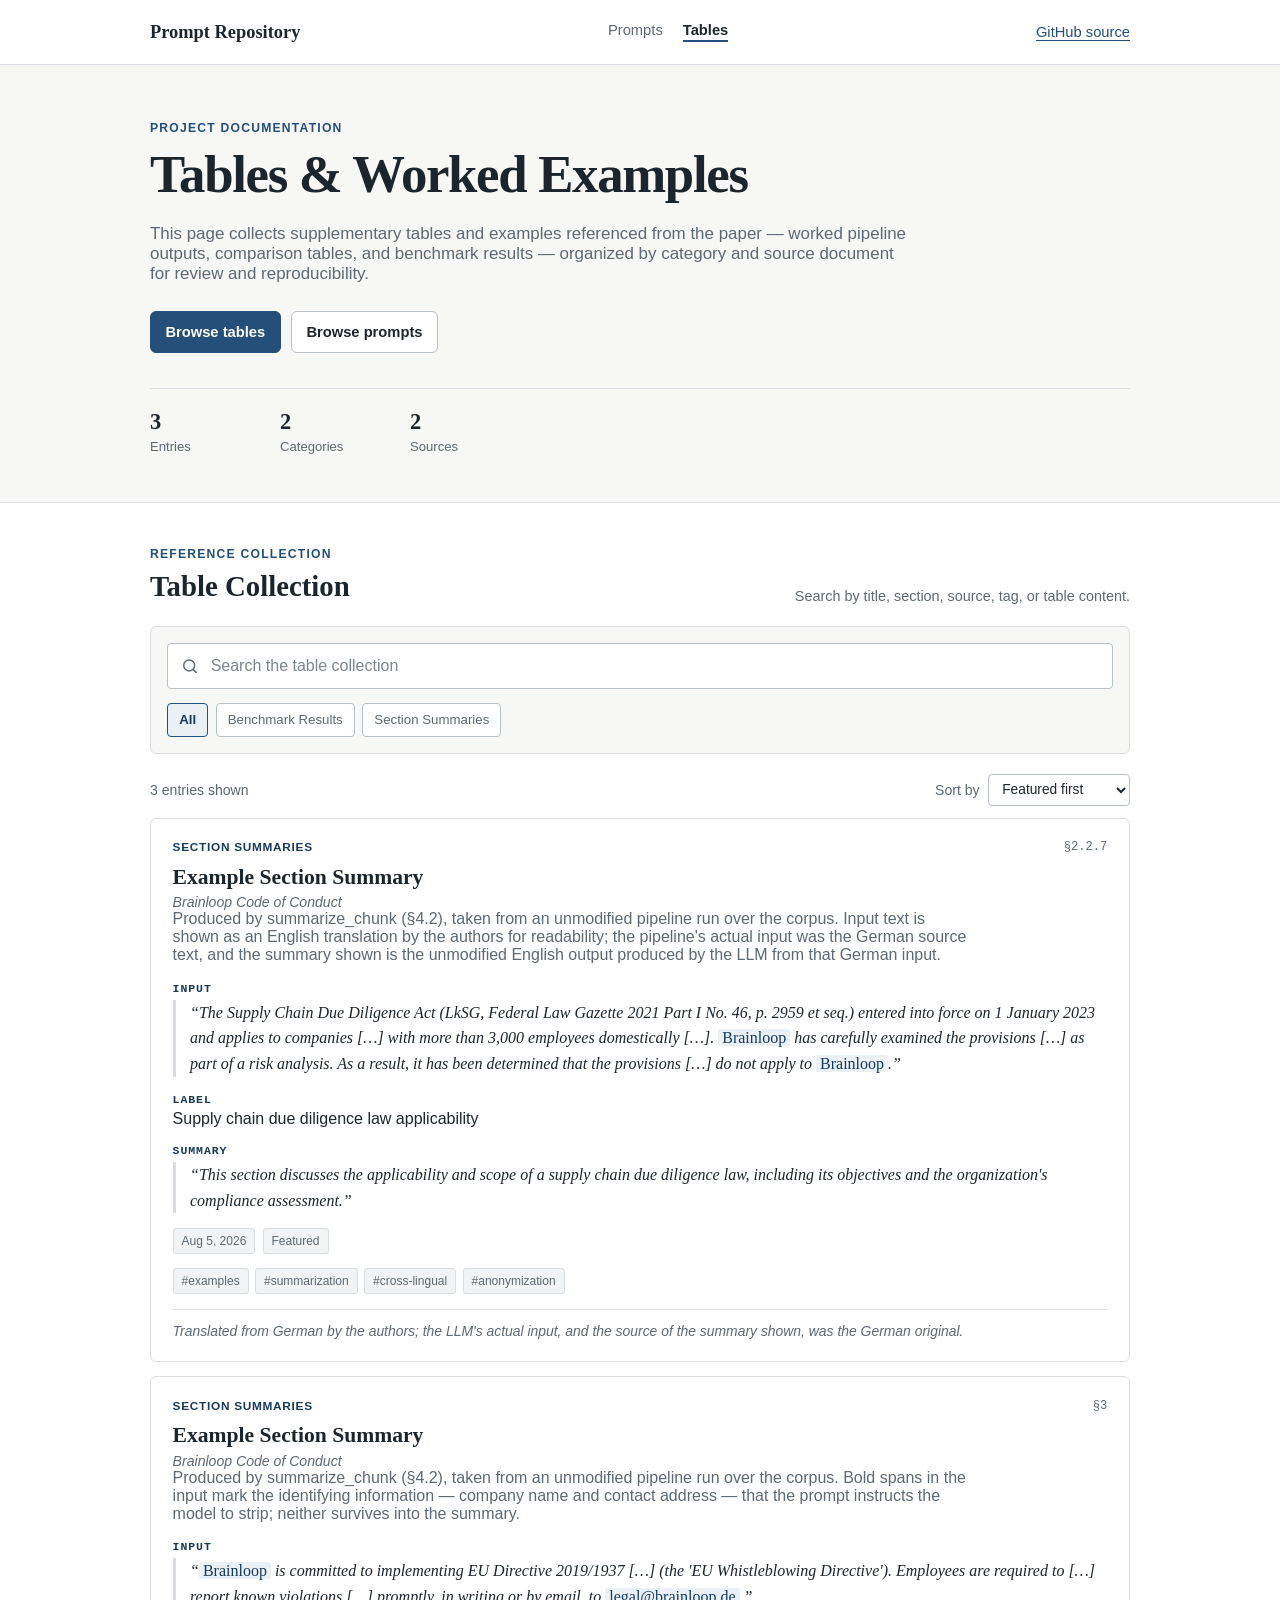
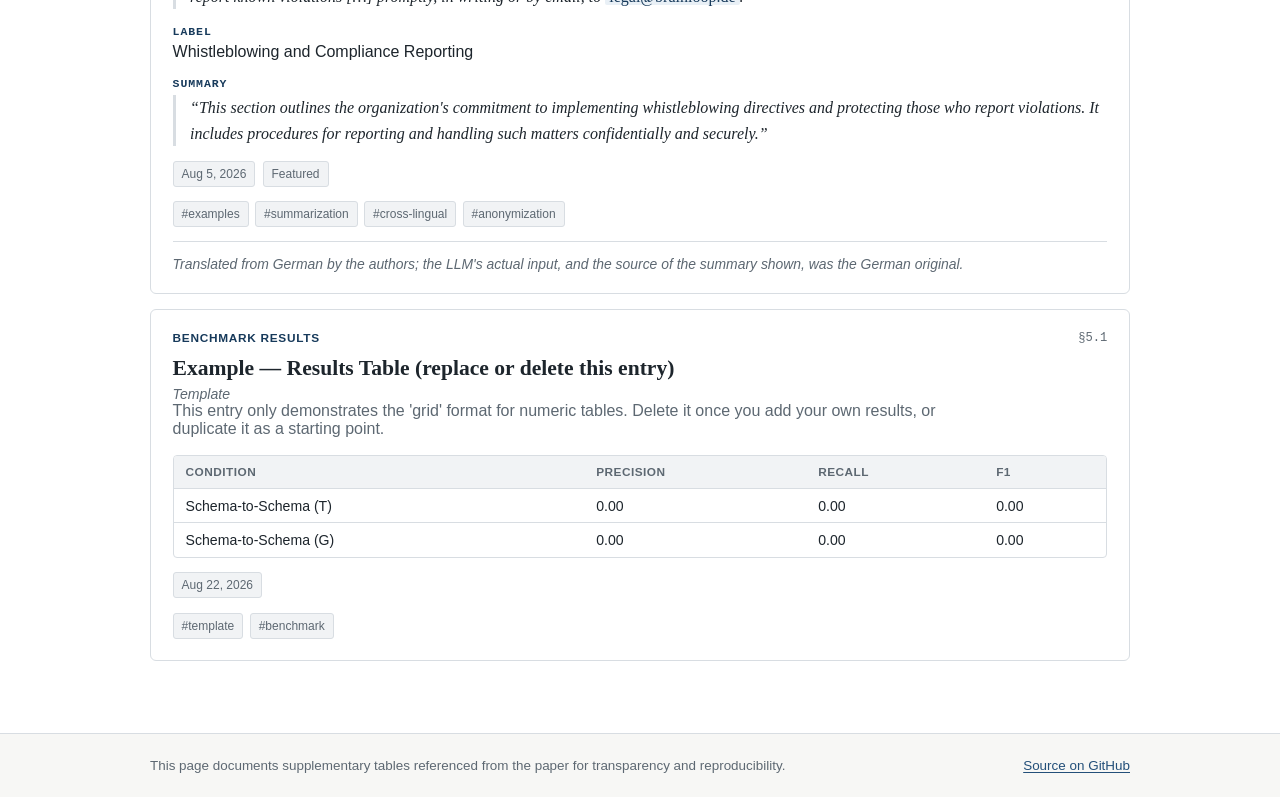
==== tables.html @ 8ac6d01a "Add files via upload" ====
<!doctype html>
<html lang="en">
<head>
  <meta charset="utf-8" />
  <meta name="viewport" content="width=device-width, initial-scale=1" />
  <meta
    name="description"
    content="Supplementary tables and worked examples for the Schema Induction project."
  />
  <title>Tables &amp; Examples &mdash; Schema Induction Prompt Repository</title>
  <link rel="stylesheet" href="styles.css" />
</head>
<body>
  <a class="skip-link" href="#tables">Skip to table collection</a>

  <header class="site-header">
    <div class="shell header-inner">
      <a class="site-title" href="./" aria-label="Prompt Repository home">
        Prompt Repository
      </a>
      <nav class="site-nav" aria-label="Site sections">
        <a href="index.html">Prompts</a>
        <a href="tables.html" aria-current="page">Tables</a>
      </nav>
      <a
        class="header-link"
        href="https://github.com/canerco/prompts-showcase"
        target="_blank"
        rel="noreferrer"
      >
        GitHub source
      </a>
    </div>
  </header>

  <main>
    <section class="intro shell" aria-labelledby="page-title">
      <p class="section-label">Project documentation</p>
      <h1 id="page-title">Tables &amp; Worked Examples</h1>
      <p class="intro-text">
        This page collects supplementary tables and examples referenced from the paper &mdash;
        worked pipeline outputs, comparison tables, and benchmark results &mdash; organized by
        category and source document for review and reproducibility.
      </p>

      <div class="intro-links">
        <a class="button primary" href="#tables">Browse tables</a>
        <a class="button secondary" href="index.html">Browse prompts</a>
      </div>

      <dl class="stats" aria-label="Table repository statistics">
        <div>
          <dt id="entry-count">0</dt>
          <dd>Entries</dd>
        </div>
        <div>
          <dt id="category-count">0</dt>
          <dd>Categories</dd>
        </div>
        <div>
          <dt id="source-count">0</dt>
          <dd>Sources</dd>
        </div>
      </dl>
    </section>

    <section class="repository-section" id="tables" aria-labelledby="collection-title">
      <div class="shell">
        <div class="section-heading">
          <div>
            <p class="section-label">Reference collection</p>
            <h2 id="collection-title">Table Collection</h2>
          </div>
          <p class="section-note">
            Search by title, section, source, tag, or table content.
          </p>
        </div>

        <section class="controls" aria-label="Table filters">
          <label class="search-field">
            <span class="sr-only">Search tables</span>
            <svg aria-hidden="true" viewBox="0 0 24 24" width="18" height="18">
              <path
                d="m21 21-4.35-4.35m2.1-5.4a7.5 7.5 0 1 1-15 0 7.5 7.5 0 0 1 15 0Z"
                fill="none"
                stroke="currentColor"
                stroke-width="2"
                stroke-linecap="round"
              />
            </svg>
            <input
              id="search"
              type="search"
              placeholder="Search the table collection"
              autocomplete="off"
            />
          </label>

          <div id="filters" class="filters" aria-label="Filter by category"></div>
        </section>

        <div class="results-heading">
          <p id="result-summary" aria-live="polite"></p>
          <label class="sort-field">
            <span>Sort by</span>
            <select id="sort" aria-label="Sort tables">
              <option value="featured">Featured first</option>
              <option value="title">Title A&ndash;Z</option>
              <option value="newest">Newest first</option>
            </select>
          </label>
        </div>

        <section
          id="table-grid"
          class="prompt-grid"
          aria-label="Table collection"
        ></section>

        <section id="empty-state" class="empty-state" hidden>
          <h2>No matching entries</h2>
          <p>Try another search term or choose a different category.</p>
          <button id="clear-filters" class="button secondary" type="button">
            Clear filters
          </button>
        </section>
      </div>
    </section>
  </main>

  <footer class="site-footer">
    <div class="shell footer-inner">
      <p>
        This page documents supplementary tables referenced from the paper for
        transparency and reproducibility.
      </p>
      <a
        href="https://github.com/canerco/prompts-showcase"
        target="_blank"
        rel="noreferrer"
      >
        Source on GitHub
      </a>
    </div>
  </footer>

  <template id="table-template">
    <article class="prompt-card table-card">
      <div class="card-topline">
        <span class="category-badge"></span>
        <span class="version section-ref-badge"></span>
      </div>

      <h2 class="prompt-title table-title"></h2>
      <p class="prompt-description table-byline"></p>
      <p class="prompt-description table-note"></p>

      <div class="table-body"></div>

      <div class="metadata" aria-label="Table metadata"></div>
      <div class="tags" aria-label="Table tags"></div>
      <p class="lesson table-footnote"></p>
    </article>
  </template>

  <script src="tables.js" defer></script>
</body>
</html>
---- styles.css ----
:root {
  color-scheme: light;
  --background: #f7f7f5;
  --surface: #ffffff;
  --surface-muted: #f1f3f5;
  --text: #1d252c;
  --muted: #5d6872;
  --border: #d8dde2;
  --border-dark: #b7c0c8;
  --accent: #234f79;
  --accent-dark: #173a5b;
  --accent-light: #e9f0f6;
  --code-background: #f4f5f6;
  --radius: 6px;
  --shell: 980px;
  font-family: Arial, Helvetica, sans-serif;
}

* {
  box-sizing: border-box;
}

html {
  scroll-behavior: smooth;
}

body {
  margin: 0;
  background: var(--background);
  color: var(--text);
  font-size: 16px;
  line-height: 1.65;
}

body,
button,
input,
select {
  font: inherit;
}

button,
select {
  cursor: pointer;
}

a {
  color: var(--accent);
  text-underline-offset: 0.18em;
}

a:hover {
  color: var(--accent-dark);
}

.shell {
  width: min(var(--shell), calc(100% - 2rem));
  margin-inline: auto;
}

.sr-only {
  position: absolute;
  width: 1px;
  height: 1px;
  padding: 0;
  margin: -1px;
  overflow: hidden;
  clip: rect(0, 0, 0, 0);
  white-space: nowrap;
  border: 0;
}

.skip-link {
  position: absolute;
  top: -5rem;
  left: 1rem;
  z-index: 100;
  padding: 0.6rem 0.8rem;
  background: var(--text);
  color: #ffffff;
}

.skip-link:focus {
  top: 1rem;
}

.site-header {
  background: var(--surface);
  border-bottom: 1px solid var(--border);
}

.header-inner {
  min-height: 64px;
  display: flex;
  flex-wrap: wrap;
  align-items: center;
  justify-content: space-between;
  gap: 0.5rem 1rem;
  padding-block: 0.5rem;
}

.site-title {
  color: var(--text);
  font-family: Georgia, "Times New Roman", serif;
  font-size: 1.15rem;
  font-weight: 700;
  text-decoration: none;
}

.header-link {
  font-size: 0.92rem;
}

.site-nav {
  display: flex;
  align-items: center;
  gap: 1.25rem;
  font-size: 0.92rem;
}

.site-nav a {
  color: var(--muted);
  text-decoration: none;
  padding-bottom: 0.15rem;
  border-bottom: 2px solid transparent;
}

.site-nav a:hover {
  color: var(--accent-dark);
}

.site-nav a[aria-current="page"] {
  color: var(--text);
  font-weight: 700;
  border-bottom-color: var(--accent);
}

.intro {
  padding-block: 3.5rem 3rem;
}

.section-label {
  margin: 0 0 0.55rem;
  color: var(--accent);
  font-size: 0.76rem;
  font-weight: 700;
  letter-spacing: 0.1em;
  text-transform: uppercase;
}

h1,
h2,
h3 {
  font-family: Georgia, "Times New Roman", serif;
  color: var(--text);
}

h1 {
  max-width: 780px;
  margin: 0;
  font-size: clamp(2rem, 5vw, 3.3rem);
  line-height: 1.14;
  font-weight: 700;
  letter-spacing: -0.025em;
}

.intro-text {
  max-width: 760px;
  margin: 1.25rem 0 0;
  color: var(--muted);
  font-size: 1.06rem;
}

.intro-links {
  display: flex;
  flex-wrap: wrap;
  gap: 0.65rem;
  margin-top: 1.7rem;
}

.button {
  min-height: 42px;
  display: inline-flex;
  align-items: center;
  justify-content: center;
  padding: 0.55rem 0.9rem;
  border: 1px solid var(--border-dark);
  border-radius: var(--radius);
  background: var(--surface);
  color: var(--text);
  font-size: 0.92rem;
  font-weight: 600;
  text-decoration: none;
}

.button.primary {
  border-color: var(--accent);
  background: var(--accent);
  color: #ffffff;
}

.button.primary:hover {
  border-color: var(--accent-dark);
  background: var(--accent-dark);
  color: #ffffff;
}

.button.secondary:hover {
  border-color: var(--accent);
  color: var(--accent-dark);
}

.stats {
  display: flex;
  flex-wrap: wrap;
  gap: 2.5rem;
  margin: 2.2rem 0 0;
  padding-top: 1.25rem;
  border-top: 1px solid var(--border);
}

.stats div {
  min-width: 90px;
}

.stats dt {
  font-family: Georgia, "Times New Roman", serif;
  font-size: 1.4rem;
  font-weight: 700;
  line-height: 1.2;
}

.stats dd {
  margin: 0.15rem 0 0;
  color: var(--muted);
  font-size: 0.82rem;
}

.repository-section {
  padding-block: 2.75rem 4.5rem;
  background: var(--surface);
  border-top: 1px solid var(--border);
}

.section-heading {
  display: flex;
  align-items: end;
  justify-content: space-between;
  gap: 2rem;
  margin-bottom: 1.4rem;
}

.section-heading h2 {
  margin: 0;
  font-size: 1.8rem;
  line-height: 1.2;
}

.section-note {
  max-width: 360px;
  margin: 0;
  color: var(--muted);
  font-size: 0.9rem;
  text-align: right;
}

.controls {
  display: grid;
  gap: 0.85rem;
  padding: 1rem;
  border: 1px solid var(--border);
  border-radius: var(--radius);
  background: var(--background);
}

.search-field {
  min-height: 46px;
  display: flex;
  align-items: center;
  gap: 0.65rem;
  padding-inline: 0.8rem;
  border: 1px solid var(--border-dark);
  border-radius: 4px;
  background: var(--surface);
  color: var(--muted);
}

.search-field:focus-within {
  border-color: var(--accent);
  outline: 2px solid var(--accent-light);
}

.search-field input {
  width: 100%;
  border: 0;
  outline: 0;
  background: transparent;
  color: var(--text);
}

.search-field input::placeholder {
  color: #7b858e;
}

.filters {
  display: flex;
  flex-wrap: wrap;
  gap: 0.45rem;
}

.filter-button {
  min-height: 34px;
  padding: 0.35rem 0.7rem;
  border: 1px solid var(--border-dark);
  border-radius: 4px;
  background: var(--surface);
  color: var(--muted);
  font-size: 0.83rem;
}

.filter-button:hover {
  border-color: var(--accent);
  color: var(--accent-dark);
}

.filter-button[aria-pressed="true"] {
  border-color: var(--accent);
  background: var(--accent-light);
  color: var(--accent-dark);
  font-weight: 700;
}

.results-heading {
  display: flex;
  align-items: center;
  justify-content: space-between;
  gap: 1rem;
  margin: 1.25rem 0 0.75rem;
  color: var(--muted);
  font-size: 0.88rem;
}

.results-heading p {
  margin: 0;
}

.sort-field {
  display: flex;
  align-items: center;
  gap: 0.55rem;
}

.sort-field select {
  padding: 0.4rem 1.8rem 0.4rem 0.55rem;
  border: 1px solid var(--border-dark);
  border-radius: 4px;
  background: var(--surface);
  color: var(--text);
  font-size: 0.86rem;
}

.prompt-grid {
  display: grid;
  grid-template-columns: 1fr;
  gap: 0.9rem;
}

.prompt-card {
  min-width: 0;
  padding: 1.35rem;
  border: 1px solid var(--border);
  border-radius: var(--radius);
  background: var(--surface);
}

.prompt-card:hover {
  border-color: var(--border-dark);
}

.card-topline {
  display: flex;
  align-items: center;
  justify-content: space-between;
  gap: 1rem;
}

.category-badge {
  color: var(--accent-dark);
  font-size: 0.74rem;
  font-weight: 700;
  letter-spacing: 0.06em;
  text-transform: uppercase;
}

.version {
  color: var(--muted);
  font-family: "Courier New", Courier, monospace;
  font-size: 0.76rem;
}

.prompt-title {
  margin: 0.55rem 0 0.35rem;
  font-size: 1.35rem;
  line-height: 1.3;
}

.prompt-description {
  max-width: 800px;
  margin: 0;
  color: var(--muted);
}

.metadata {
  display: flex;
  flex-wrap: wrap;
  gap: 0.45rem;
  margin-top: 0.9rem;
}

.meta-chip,
.tag {
  display: inline-flex;
  align-items: center;
  min-height: 26px;
  padding: 0.15rem 0.5rem;
  border: 1px solid var(--border);
  border-radius: 3px;
  background: var(--surface-muted);
  color: var(--muted);
  font-size: 0.75rem;
}

details {
  margin-top: 1rem;
  padding-top: 0.9rem;
  border-top: 1px solid var(--border);
}

summary {
  width: fit-content;
  color: var(--accent);
  font-size: 0.9rem;
  font-weight: 700;
}

summary:hover {
  color: var(--accent-dark);
}

.prompt-panel {
  position: relative;
  margin-top: 0.75rem;
}

pre {
  max-height: 34rem;
  overflow: auto;
  margin: 0;
  padding: 1rem;
  padding-top: 3rem;
  border: 1px solid var(--border);
  border-radius: 4px;
  background: var(--code-background);
  color: #20272d;
  white-space: pre-wrap;
  overflow-wrap: anywhere;
}

code {
  font-family: "Courier New", Courier, monospace;
  font-size: 0.84rem;
  line-height: 1.65;
}

.copy-button {
  position: absolute;
  top: 0.55rem;
  right: 0.55rem;
  min-height: 30px;
  padding: 0.25rem 0.55rem;
  border: 1px solid var(--border-dark);
  border-radius: 4px;
  background: var(--surface);
  color: var(--text);
  font-size: 0.75rem;
  font-weight: 600;
}

.copy-button:hover {
  border-color: var(--accent);
  color: var(--accent-dark);
}

.tags {
  display: flex;
  flex-wrap: wrap;
  gap: 0.4rem;
  margin-top: 0.9rem;
}

.lesson {
  margin: 0.9rem 0 0;
  padding-top: 0.85rem;
  border-top: 1px solid var(--border);
  color: var(--muted);
  font-size: 0.87rem;
}

.lesson strong {
  color: var(--text);
}

/* ---------- table cards ---------- */

.table-card .table-byline {
  margin-top: -0.15rem;
  font-style: italic;
  color: var(--muted);
  font-size: 0.88rem;
}

.table-card .table-note {
  color: var(--muted);
}

.table-body {
  margin-top: 1.1rem;
}

.field-list {
  display: grid;
  gap: 1rem;
}

.field-row {
  display: grid;
  gap: 0.3rem;
}

.field-label {
  font-family: "Courier New", Courier, monospace;
  font-size: 0.72rem;
  font-weight: 700;
  letter-spacing: 0.08em;
  text-transform: uppercase;
  color: var(--accent-dark);
}

.field-value {
  margin: 0;
  color: var(--text);
}

.field-value.quote {
  padding-left: 0.9rem;
  border-left: 3px solid var(--border);
  font-family: Georgia, "Times New Roman", serif;
  font-style: italic;
  line-height: 1.6;
}

.field-value mark {
  font-style: normal;
  background: var(--accent-light);
  color: var(--accent-dark);
  padding: 0 0.25em;
  border-radius: 2px;
}

.data-table-wrapper {
  overflow-x: auto;
  border: 1px solid var(--border);
  border-radius: 4px;
}

.data-table {
  width: 100%;
  border-collapse: collapse;
  font-size: 0.88rem;
}

.data-table th,
.data-table td {
  padding: 0.55rem 0.75rem;
  text-align: left;
  border-bottom: 1px solid var(--border);
  white-space: nowrap;
}

.data-table thead th {
  background: var(--surface-muted);
  color: var(--muted);
  font-size: 0.74rem;
  font-weight: 700;
  letter-spacing: 0.04em;
  text-transform: uppercase;
}

.data-table tbody tr:last-child td {
  border-bottom: none;
}

.table-card .table-footnote {
  font-style: italic;
}

.empty-state {
  margin-top: 1rem;
  padding: 3rem 1rem;
  border: 1px dashed var(--border-dark);
  border-radius: var(--radius);
  text-align: center;
}

.empty-state h2 {
  margin: 0 0 0.3rem;
  font-size: 1.35rem;
}

.empty-state p {
  margin: 0 0 1rem;
  color: var(--muted);
}

.site-footer {
  border-top: 1px solid var(--border);
  background: var(--background);
  color: var(--muted);
}

.footer-inner {
  display: flex;
  align-items: center;
  justify-content: space-between;
  gap: 1.5rem;
  padding-block: 1.5rem;
  font-size: 0.84rem;
}

.footer-inner p {
  margin: 0;
}

@media (max-width: 720px) {
  .intro {
    padding-block: 2.5rem 2.25rem;
  }

  .section-heading,
  .results-heading,
  .footer-inner {
    align-items: flex-start;
    flex-direction: column;
  }

  .section-note {
    text-align: left;
  }

  .sort-field {
    width: 100%;
    justify-content: space-between;
  }

  .sort-field select {
    min-width: 160px;
  }

  .prompt-card {
    padding: 1rem;
  }
}

@media (max-width: 440px) {
  .header-inner {
    min-height: 58px;
  }

  .header-link {
    font-size: 0.82rem;
  }

  .site-nav {
    gap: 0.85rem;
    font-size: 0.85rem;
  }

  h1 {
    font-size: 1.85rem;
  }

  .stats {
    gap: 1.5rem;
  }

  .stats div {
    min-width: 70px;
  }

  .intro-links .button {
    width: 100%;
  }
}
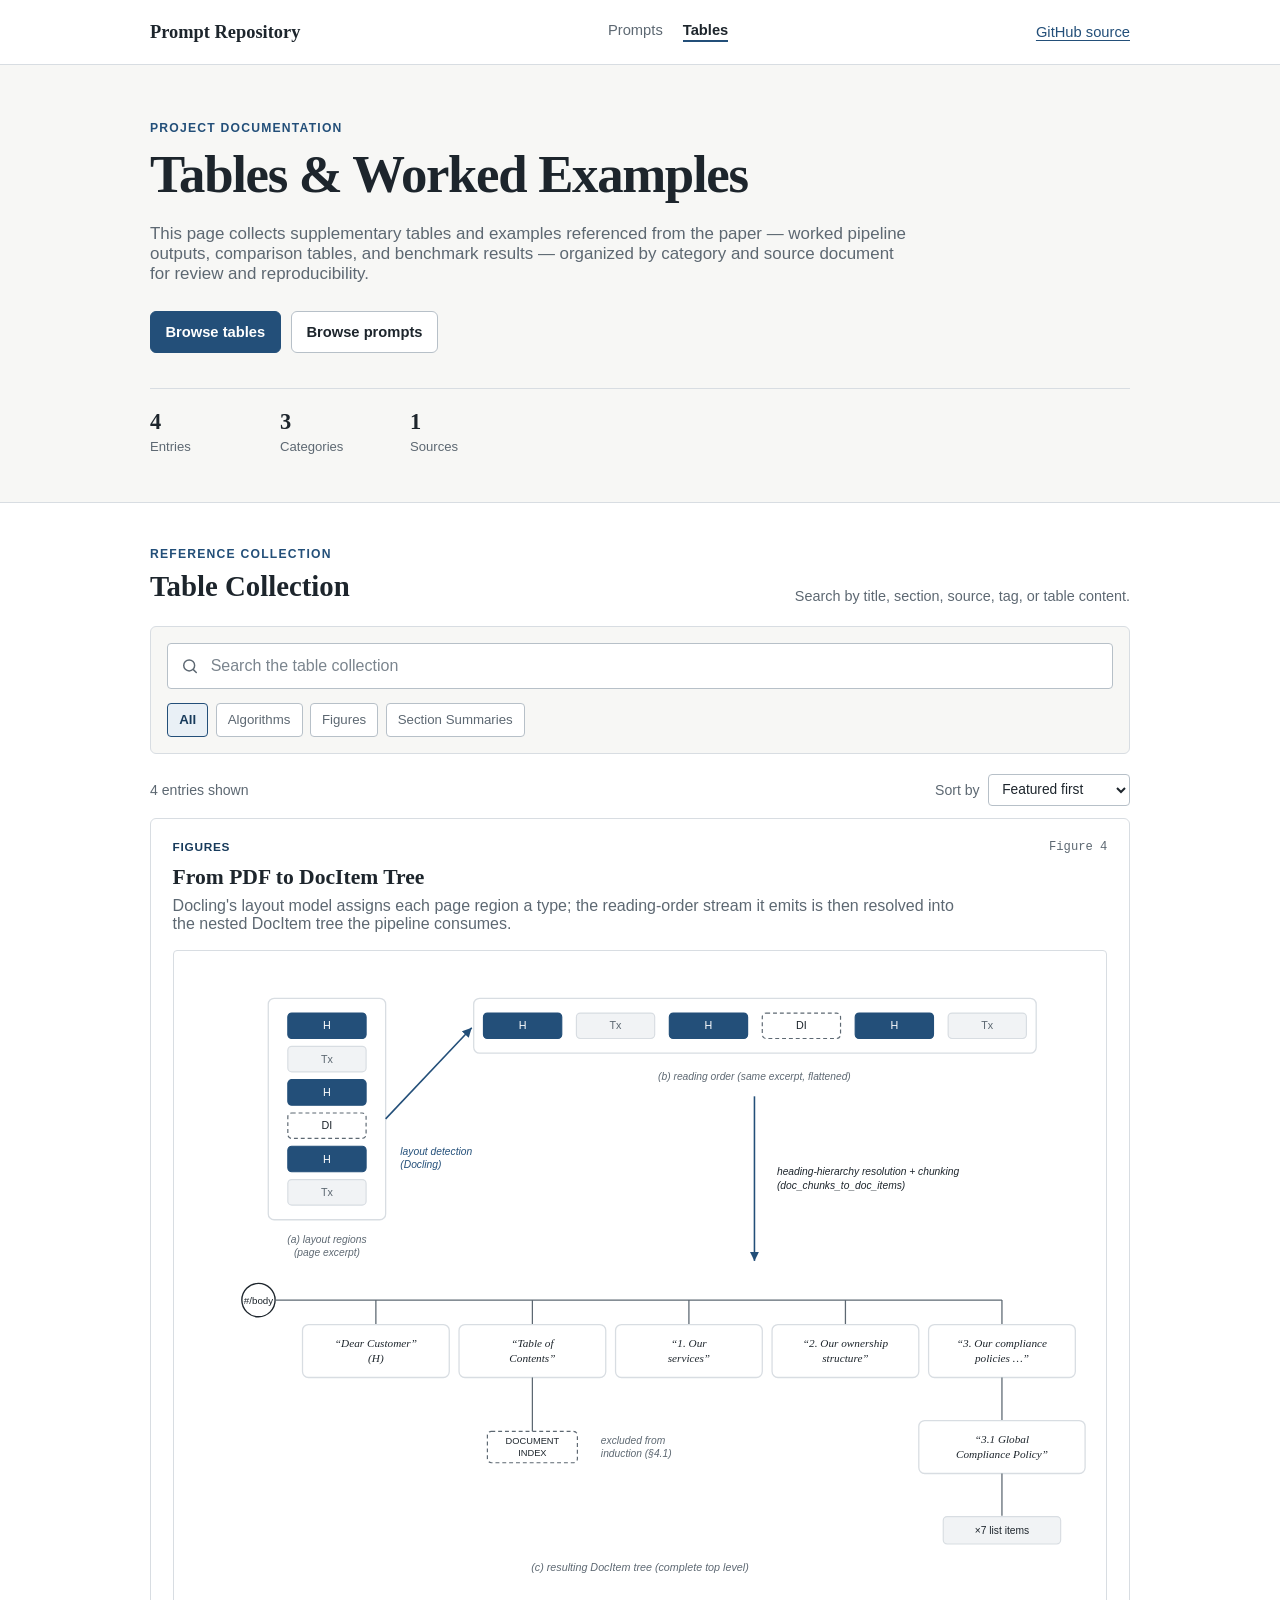
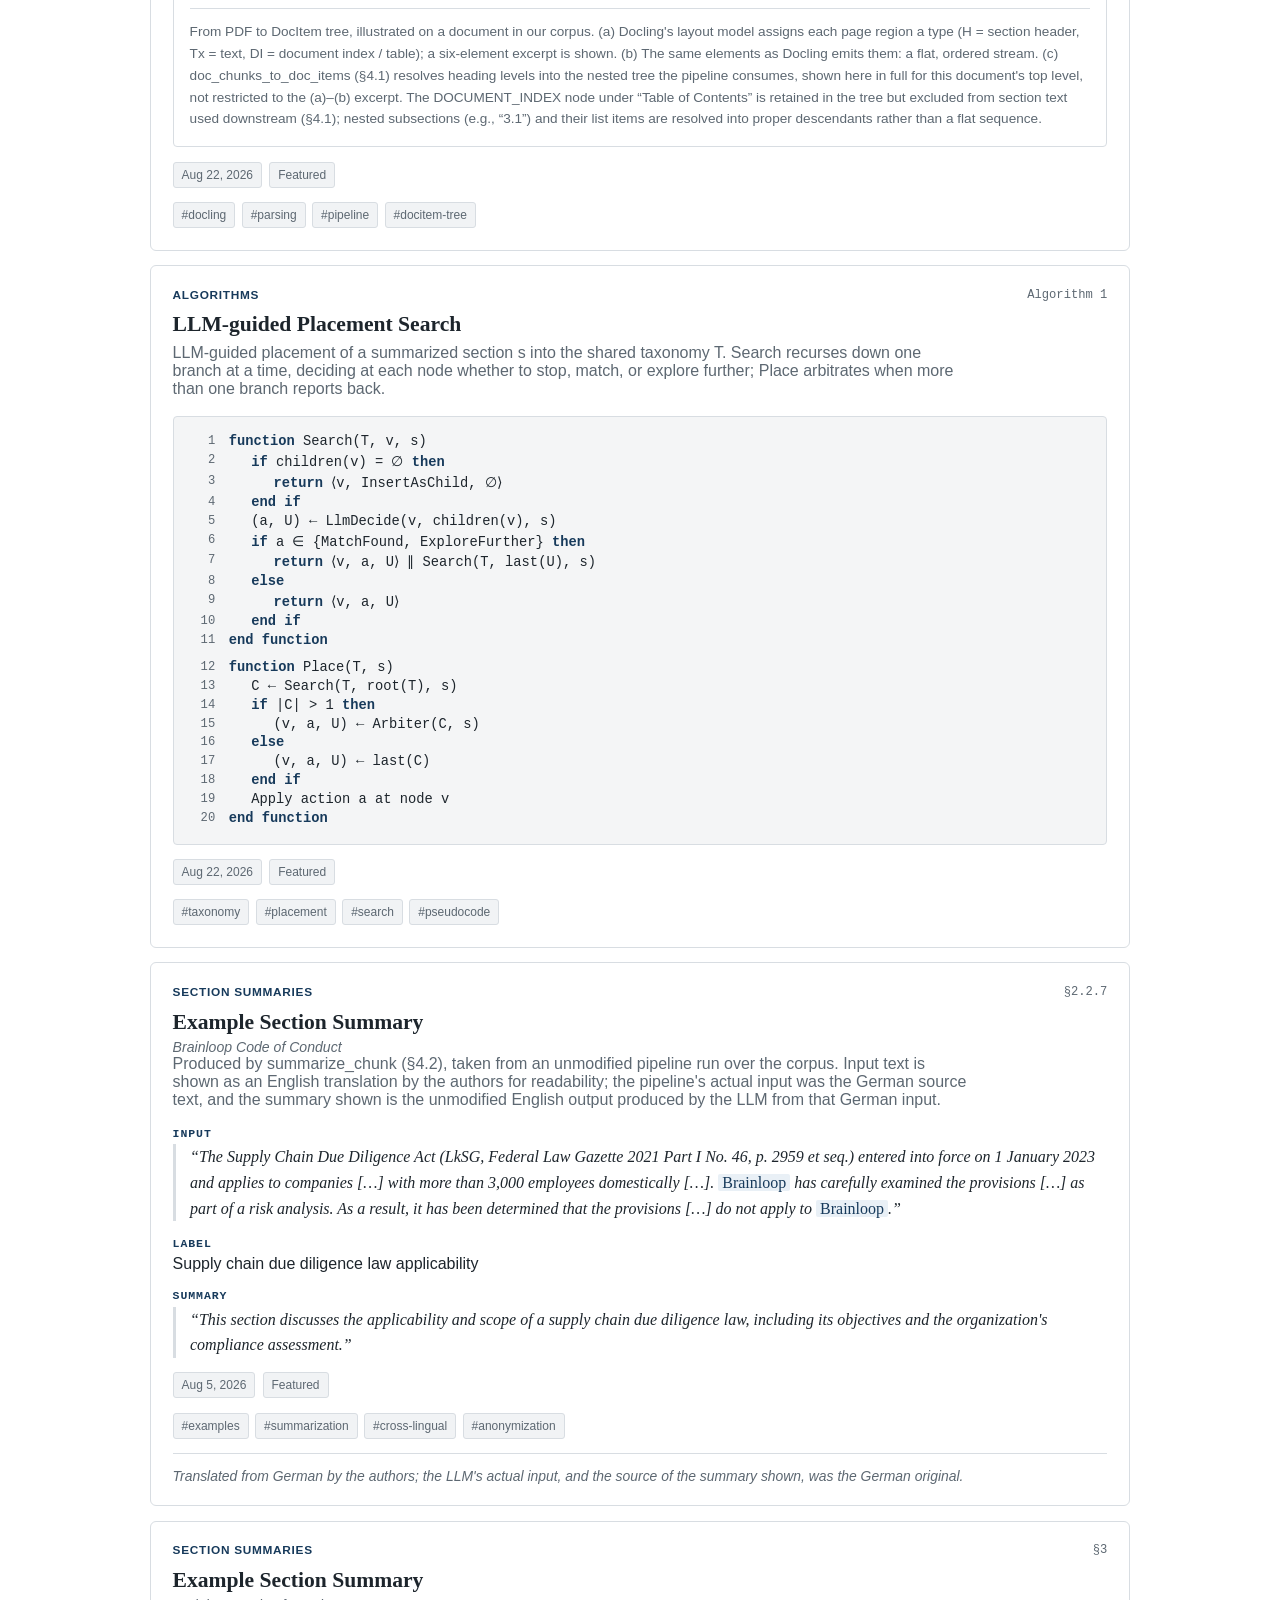
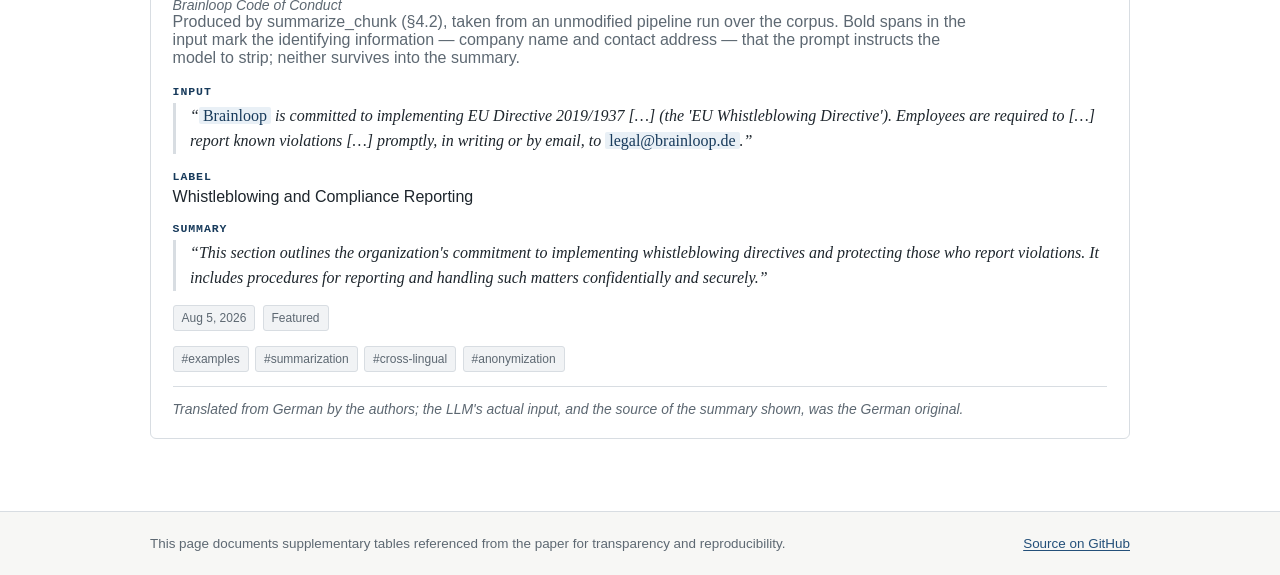
==== commit b17b6c2f: "Add versioning to CSS and JS file references Updated stylesheet and script references to include ver" ====
--- a/tables.html
+++ b/tables.html
@@ -8,7 +8,7 @@
     content="Supplementary tables and worked examples for the Schema Induction project."
   />
   <title>Tables &amp; Examples &mdash; Schema Induction Prompt Repository</title>
-  <link rel="stylesheet" href="styles.css" />
+  <link rel="stylesheet" href="styles.css?v=2" />
 </head>
 <body>
   <a class="skip-link" href="#tables">Skip to table collection</a>
@@ -163,6 +163,6 @@
     </article>
   </template>
 
-  <script src="tables.js" defer></script>
+  <script src="tables.js?v=2" defer></script>
 </body>
 </html>
--- a/styles.css
+++ b/styles.css
@@ -604,6 +604,85 @@
   font-style: italic;
 }
 
+/* ---------- figures ---------- */
+
+.figure-wrapper {
+  margin: 0;
+  padding: 1rem;
+  border: 1px solid var(--border);
+  border-radius: 4px;
+  background: #ffffff;
+}
+
+.figure-wrapper img {
+  display: block;
+  width: 100%;
+  height: auto;
+}
+
+.figure-caption {
+  margin: 0.9rem 0 0;
+  padding-top: 0.75rem;
+  border-top: 1px solid var(--border);
+  color: var(--muted);
+  font-size: 0.85rem;
+  line-height: 1.6;
+}
+
+/* ---------- algorithm blocks ---------- */
+
+.algorithm-block {
+  padding: 1rem 1.1rem;
+  border: 1px solid var(--border);
+  border-radius: 4px;
+  background: var(--code-background);
+  overflow-x: auto;
+}
+
+.algo-line {
+  display: flex;
+  gap: 0.85rem;
+  padding: 0.12rem 0;
+  white-space: pre;
+}
+
+.algo-blank {
+  height: 0.55rem;
+}
+
+.algo-num {
+  flex: 0 0 auto;
+  width: 1.5rem;
+  text-align: right;
+  color: var(--muted);
+  font-family: "Courier New", Courier, monospace;
+  font-size: 0.76rem;
+  user-select: none;
+}
+
+.algo-code {
+  font-family: "Courier New", Courier, monospace;
+  font-size: 0.86rem;
+  color: var(--text);
+}
+
+.algo-code strong {
+  color: var(--accent-dark);
+  font-weight: 700;
+}
+
+.algo-indent-1 .algo-code {
+  padding-left: 1.4rem;
+}
+
+.algo-indent-2 .algo-code {
+  padding-left: 2.8rem;
+}
+
+.algo-indent-3 .algo-code {
+  padding-left: 4.2rem;
+}
+
 .empty-state {
   margin-top: 1rem;
   padding: 3rem 1rem;
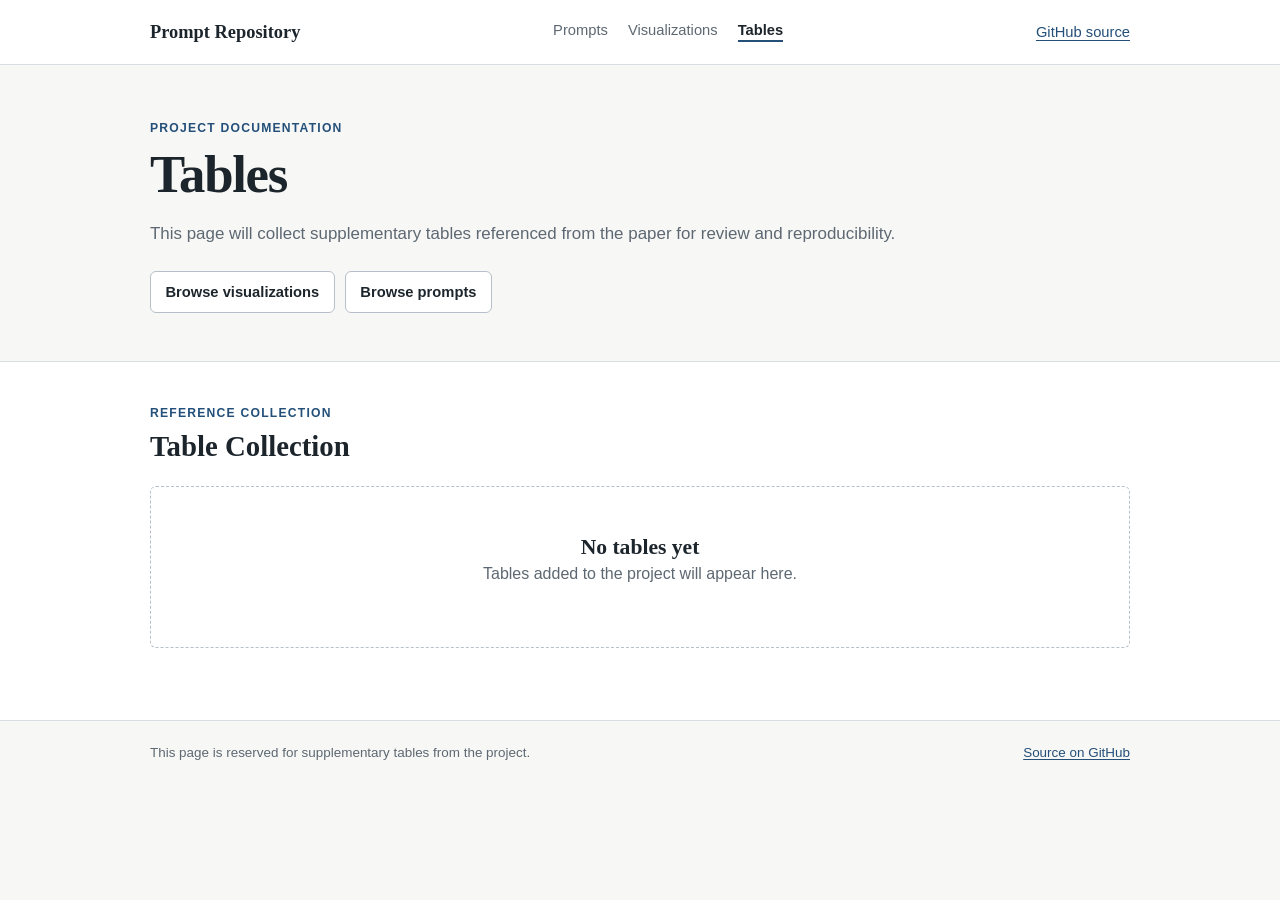
==== commit de034cd5: "Add files via upload" ====
--- a/tables.html
+++ b/tables.html
@@ -5,9 +5,9 @@
   <meta name="viewport" content="width=device-width, initial-scale=1" />
   <meta
     name="description"
-    content="Supplementary tables and worked examples for the Schema Induction project."
+    content="Supplementary tables for the Schema Induction project."
   />
-  <title>Tables &amp; Examples &mdash; Schema Induction Prompt Repository</title>
+  <title>Tables &mdash; Schema Induction Prompt Repository</title>
   <link rel="stylesheet" href="styles.css?v=2" />
 </head>
 <body>
@@ -20,6 +20,7 @@
       </a>
       <nav class="site-nav" aria-label="Site sections">
         <a href="index.html">Prompts</a>
+        <a href="visualizations.html">Visualizations</a>
         <a href="tables.html" aria-current="page">Tables</a>
       </nav>
       <a
@@ -36,32 +37,16 @@
   <main>
     <section class="intro shell" aria-labelledby="page-title">
       <p class="section-label">Project documentation</p>
-      <h1 id="page-title">Tables &amp; Worked Examples</h1>
+      <h1 id="page-title">Tables</h1>
       <p class="intro-text">
-        This page collects supplementary tables and examples referenced from the paper &mdash;
-        worked pipeline outputs, comparison tables, and benchmark results &mdash; organized by
-        category and source document for review and reproducibility.
+        This page will collect supplementary tables referenced from the paper for review and
+        reproducibility.
       </p>
 
       <div class="intro-links">
-        <a class="button primary" href="#tables">Browse tables</a>
+        <a class="button secondary" href="visualizations.html">Browse visualizations</a>
         <a class="button secondary" href="index.html">Browse prompts</a>
       </div>
-
-      <dl class="stats" aria-label="Table repository statistics">
-        <div>
-          <dt id="entry-count">0</dt>
-          <dd>Entries</dd>
-        </div>
-        <div>
-          <dt id="category-count">0</dt>
-          <dd>Categories</dd>
-        </div>
-        <div>
-          <dt id="source-count">0</dt>
-          <dd>Sources</dd>
-        </div>
-      </dl>
     </section>
 
     <section class="repository-section" id="tables" aria-labelledby="collection-title">
@@ -71,59 +56,12 @@
             <p class="section-label">Reference collection</p>
             <h2 id="collection-title">Table Collection</h2>
           </div>
-          <p class="section-note">
-            Search by title, section, source, tag, or table content.
-          </p>
         </div>
 
-        <section class="controls" aria-label="Table filters">
-          <label class="search-field">
-            <span class="sr-only">Search tables</span>
-            <svg aria-hidden="true" viewBox="0 0 24 24" width="18" height="18">
-              <path
-                d="m21 21-4.35-4.35m2.1-5.4a7.5 7.5 0 1 1-15 0 7.5 7.5 0 0 1 15 0Z"
-                fill="none"
-                stroke="currentColor"
-                stroke-width="2"
-                stroke-linecap="round"
-              />
-            </svg>
-            <input
-              id="search"
-              type="search"
-              placeholder="Search the table collection"
-              autocomplete="off"
-            />
-          </label>
-
-          <div id="filters" class="filters" aria-label="Filter by category"></div>
-        </section>
-
-        <div class="results-heading">
-          <p id="result-summary" aria-live="polite"></p>
-          <label class="sort-field">
-            <span>Sort by</span>
-            <select id="sort" aria-label="Sort tables">
-              <option value="featured">Featured first</option>
-              <option value="title">Title A&ndash;Z</option>
-              <option value="newest">Newest first</option>
-            </select>
-          </label>
+        <div class="empty-state">
+          <h2>No tables yet</h2>
+          <p>Tables added to the project will appear here.</p>
         </div>
-
-        <section
-          id="table-grid"
-          class="prompt-grid"
-          aria-label="Table collection"
-        ></section>
-
-        <section id="empty-state" class="empty-state" hidden>
-          <h2>No matching entries</h2>
-          <p>Try another search term or choose a different category.</p>
-          <button id="clear-filters" class="button secondary" type="button">
-            Clear filters
-          </button>
-        </section>
       </div>
     </section>
   </main>
@@ -131,8 +69,7 @@
   <footer class="site-footer">
     <div class="shell footer-inner">
       <p>
-        This page documents supplementary tables referenced from the paper for
-        transparency and reproducibility.
+        This page is reserved for supplementary tables from the project.
       </p>
       <a
         href="https://github.com/canerco/prompts-showcase"
@@ -143,26 +80,5 @@
       </a>
     </div>
   </footer>
-
-  <template id="table-template">
-    <article class="prompt-card table-card">
-      <div class="card-topline">
-        <span class="category-badge"></span>
-        <span class="version section-ref-badge"></span>
-      </div>
-
-      <h2 class="prompt-title table-title"></h2>
-      <p class="prompt-description table-byline"></p>
-      <p class="prompt-description table-note"></p>
-
-      <div class="table-body"></div>
-
-      <div class="metadata" aria-label="Table metadata"></div>
-      <div class="tags" aria-label="Table tags"></div>
-      <p class="lesson table-footnote"></p>
-    </article>
-  </template>
-
-  <script src="tables.js?v=2" defer></script>
 </body>
 </html>
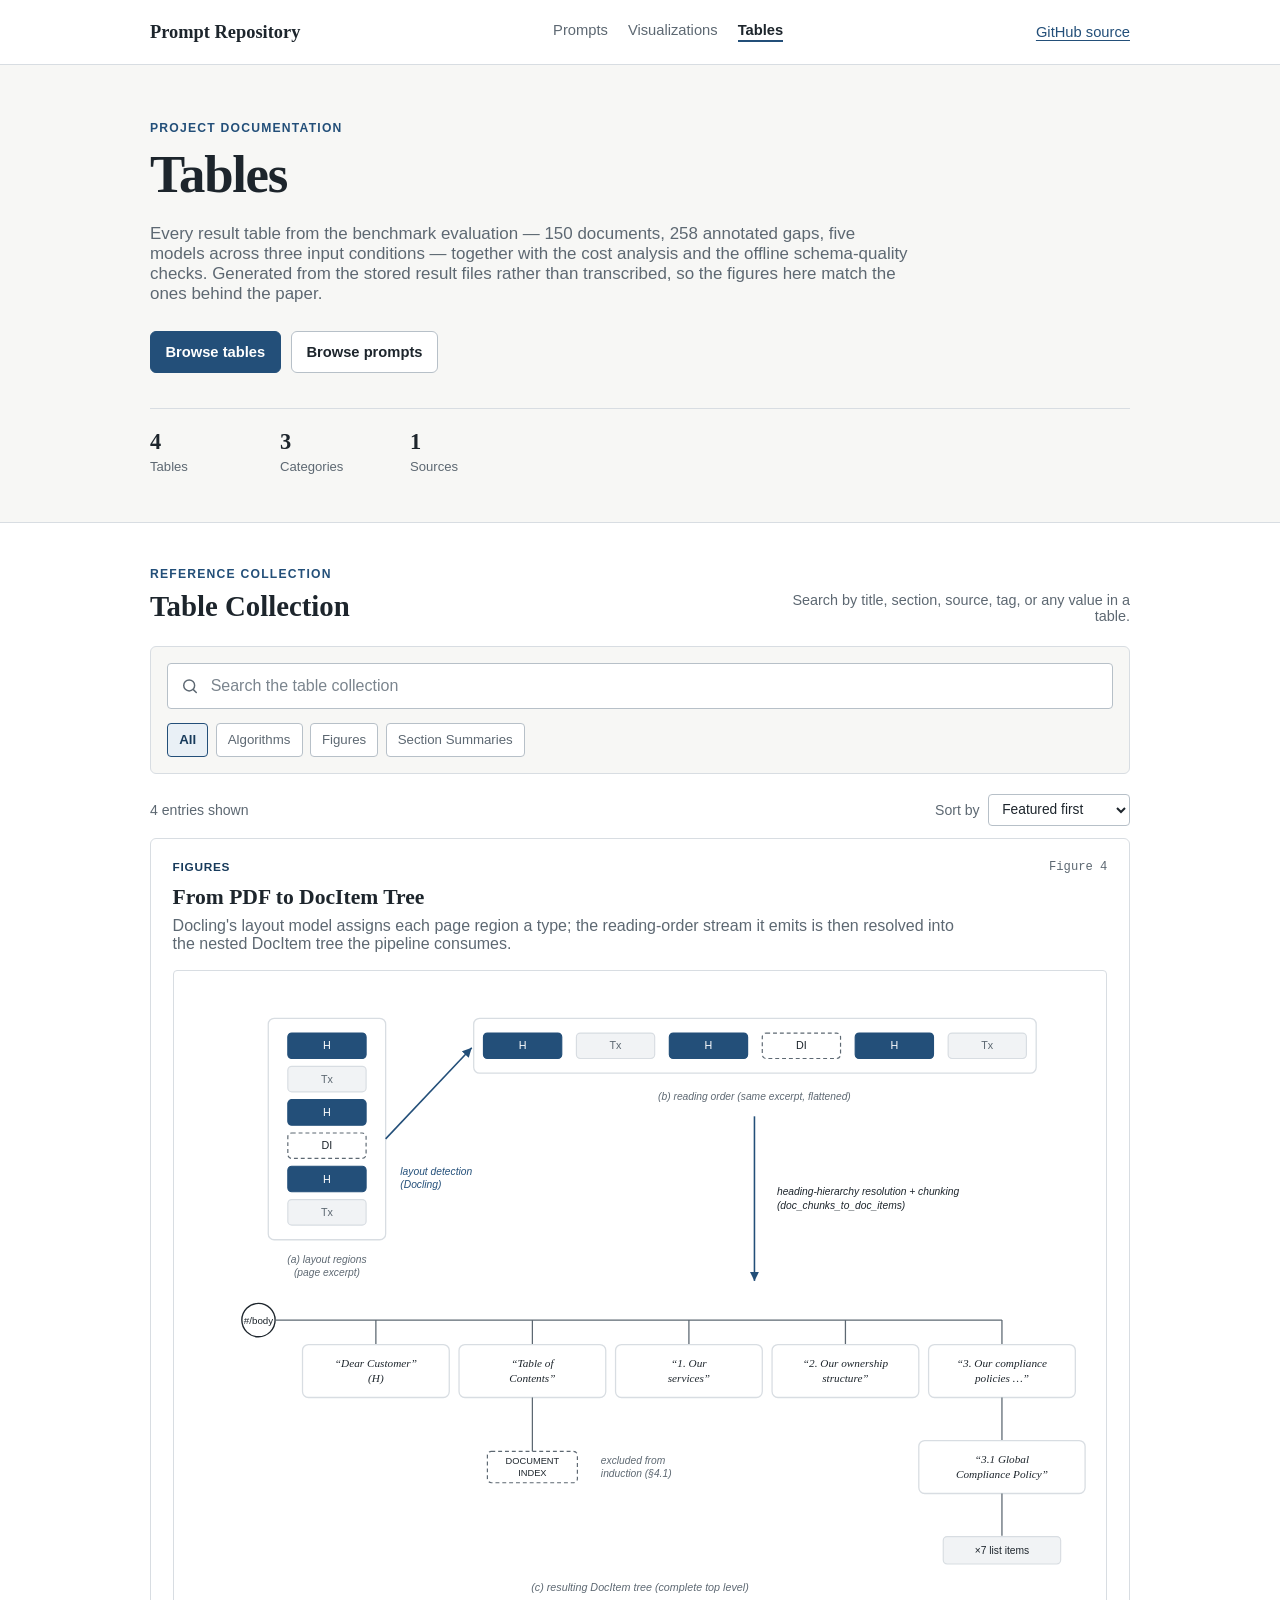
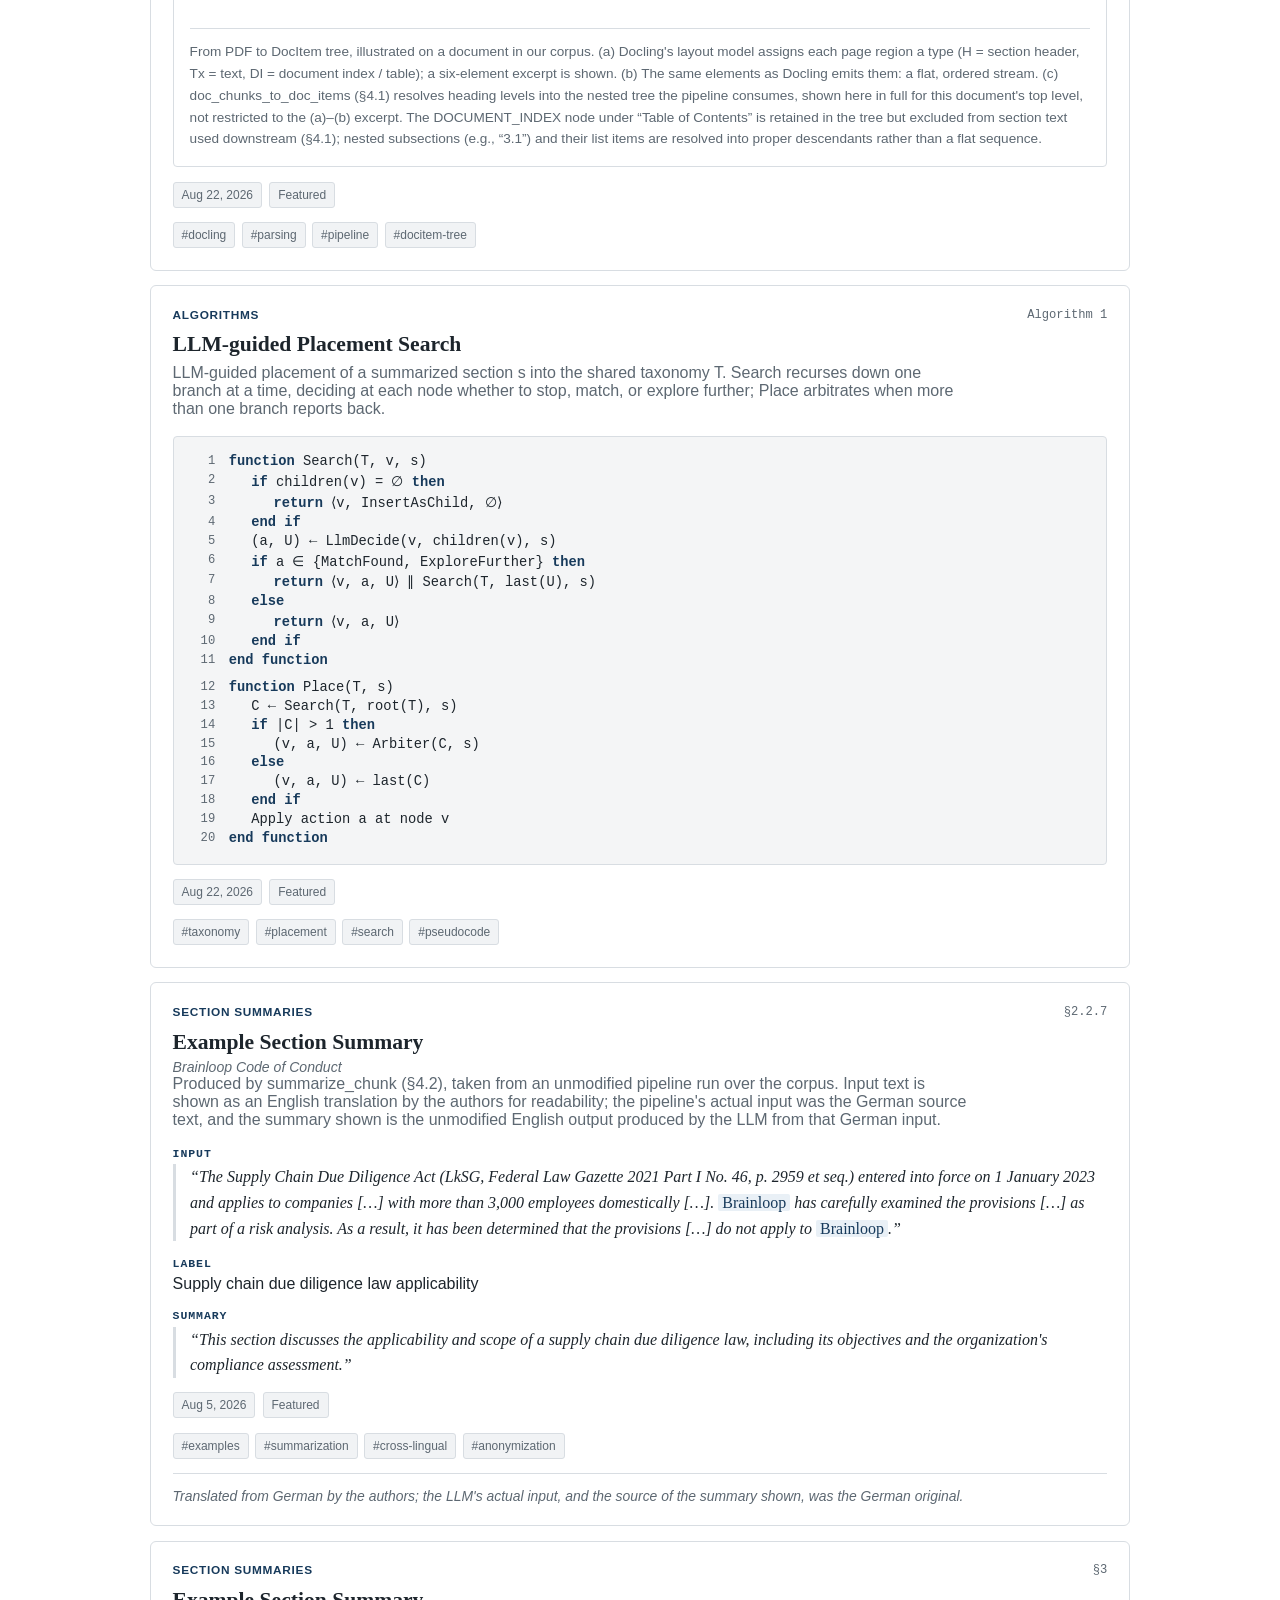
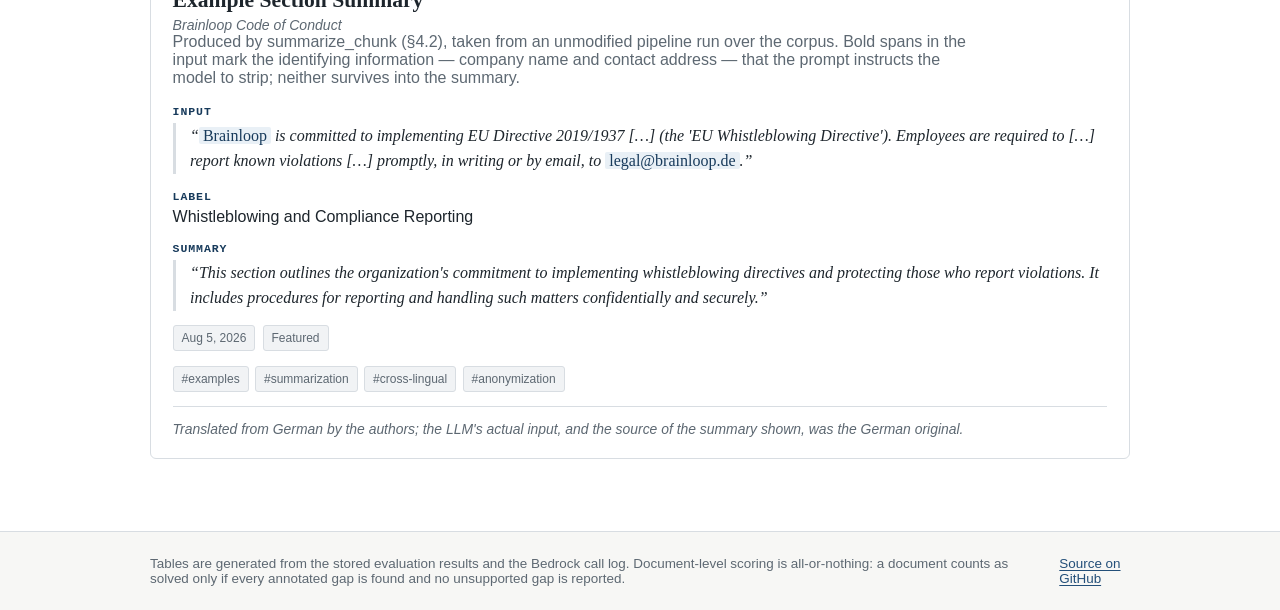
==== commit a196ef77: "Update tables.html" ====
--- a/tables.html
+++ b/tables.html
@@ -5,7 +5,7 @@
   <meta name="viewport" content="width=device-width, initial-scale=1" />
   <meta
     name="description"
-    content="Supplementary tables for the Schema Induction project."
+    content="Supplementary tables for the Schema Induction project: benchmark results across five models, cost analysis, and intrinsic schema-quality checks."
   />
   <title>Tables &mdash; Schema Induction Prompt Repository</title>
   <link rel="stylesheet" href="styles.css?v=2" />
@@ -39,14 +39,32 @@
       <p class="section-label">Project documentation</p>
       <h1 id="page-title">Tables</h1>
       <p class="intro-text">
-        This page will collect supplementary tables referenced from the paper for review and
-        reproducibility.
+        Every result table from the benchmark evaluation &mdash; 150 documents, 258
+        annotated gaps, five models across three input conditions &mdash; together with the
+        cost analysis and the offline schema-quality checks. Generated from the stored
+        result files rather than transcribed, so the figures here match the ones behind
+        the paper.
       </p>
 
       <div class="intro-links">
-        <a class="button secondary" href="visualizations.html">Browse visualizations</a>
+        <a class="button primary" href="#tables">Browse tables</a>
         <a class="button secondary" href="index.html">Browse prompts</a>
       </div>
+
+      <dl class="stats" aria-label="Table repository statistics">
+        <div>
+          <dt id="entry-count">0</dt>
+          <dd>Tables</dd>
+        </div>
+        <div>
+          <dt id="category-count">0</dt>
+          <dd>Categories</dd>
+        </div>
+        <div>
+          <dt id="source-count">0</dt>
+          <dd>Sources</dd>
+        </div>
+      </dl>
     </section>
 
     <section class="repository-section" id="tables" aria-labelledby="collection-title">
@@ -56,12 +74,60 @@
             <p class="section-label">Reference collection</p>
             <h2 id="collection-title">Table Collection</h2>
           </div>
+          <p class="section-note">
+            Search by title, section, source, tag, or any value in a table.
+          </p>
         </div>
 
-        <div class="empty-state">
-          <h2>No tables yet</h2>
-          <p>Tables added to the project will appear here.</p>
+        <section class="controls" aria-label="Table filters">
+          <label class="search-field">
+            <span class="sr-only">Search tables</span>
+            <svg aria-hidden="true" viewBox="0 0 24 24" width="18" height="18">
+              <path
+                d="m21 21-4.35-4.35m2.1-5.4a7.5 7.5 0 1 1-15 0 7.5 7.5 0 0 1 15 0Z"
+                fill="none"
+                stroke="currentColor"
+                stroke-width="2"
+                stroke-linecap="round"
+              />
+            </svg>
+            <input
+              id="search"
+              type="search"
+              placeholder="Search the table collection"
+              autocomplete="off"
+            />
+          </label>
+
+          <div id="filters" class="filters" aria-label="Filter by category"></div>
+        </section>
+
+        <div class="results-heading">
+          <p id="result-summary" aria-live="polite"></p>
+          <label class="sort-field">
+            <span>Sort by</span>
+            <select id="sort" aria-label="Sort tables">
+              <option value="featured">Featured first</option>
+              <option value="title">Title A&ndash;Z</option>
+              <option value="newest">Newest first</option>
+            </select>
+          </label>
         </div>
+
+        <section
+          id="table-grid"
+          class="prompt-grid"
+          data-source="tables.json"
+          aria-label="Table collection"
+        ></section>
+
+        <section id="empty-state" class="empty-state" hidden>
+          <h2>No matching tables</h2>
+          <p>Try another search term or choose a different category.</p>
+          <button id="clear-filters" class="button secondary" type="button">
+            Clear filters
+          </button>
+        </section>
       </div>
     </section>
   </main>
@@ -69,7 +135,9 @@
   <footer class="site-footer">
     <div class="shell footer-inner">
       <p>
-        This page is reserved for supplementary tables from the project.
+        Tables are generated from the stored evaluation results and the Bedrock call log.
+        Document-level scoring is all-or-nothing: a document counts as solved only if every
+        annotated gap is found and no unsupported gap is reported.
       </p>
       <a
         href="https://github.com/canerco/prompts-showcase"
@@ -80,5 +148,26 @@
       </a>
     </div>
   </footer>
+
+  <template id="table-template">
+    <article class="prompt-card table-card">
+      <div class="card-topline">
+        <span class="category-badge"></span>
+        <span class="version section-ref-badge"></span>
+      </div>
+
+      <h2 class="prompt-title table-title"></h2>
+      <p class="prompt-description table-byline"></p>
+      <p class="prompt-description table-note"></p>
+
+      <div class="table-body"></div>
+
+      <div class="metadata" aria-label="Table metadata"></div>
+      <div class="tags" aria-label="Table tags"></div>
+      <p class="lesson table-footnote"></p>
+    </article>
+  </template>
+
+  <script src="visualizations.js?v=3" defer></script>
 </body>
 </html>
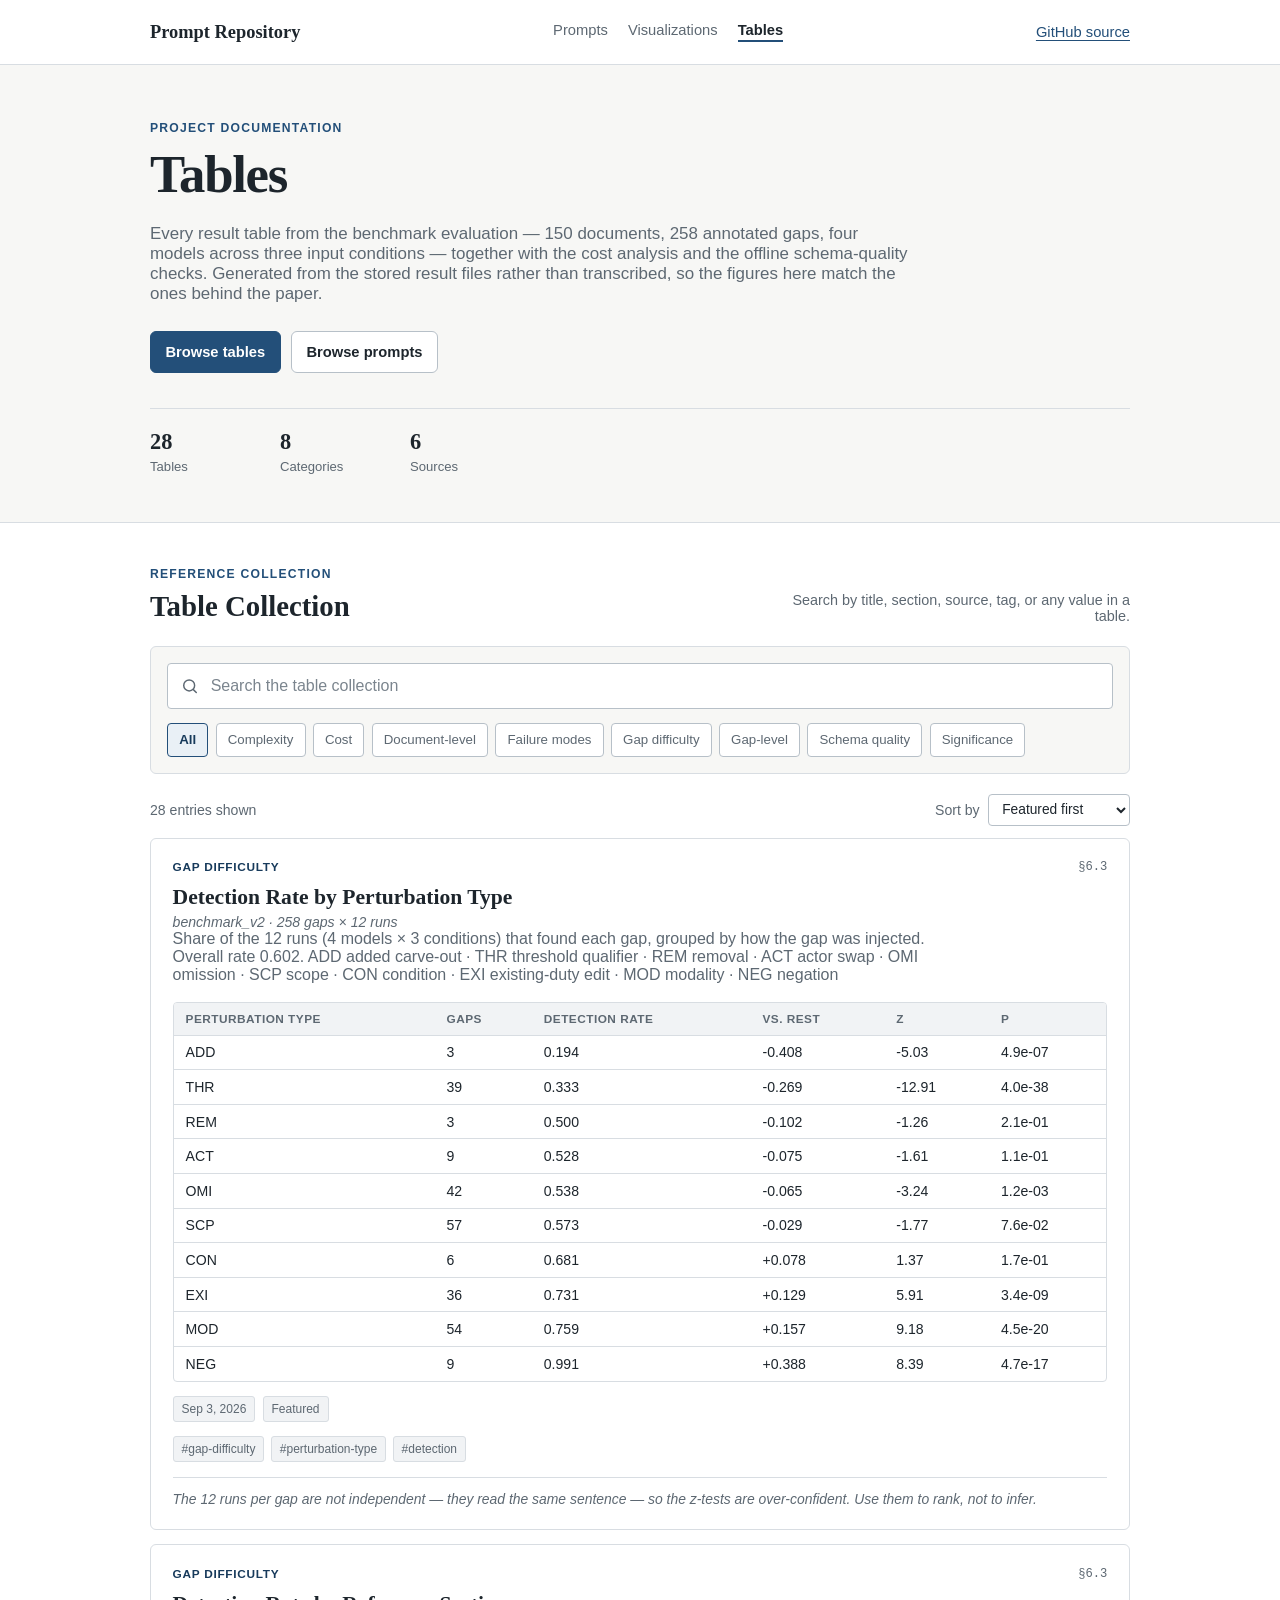
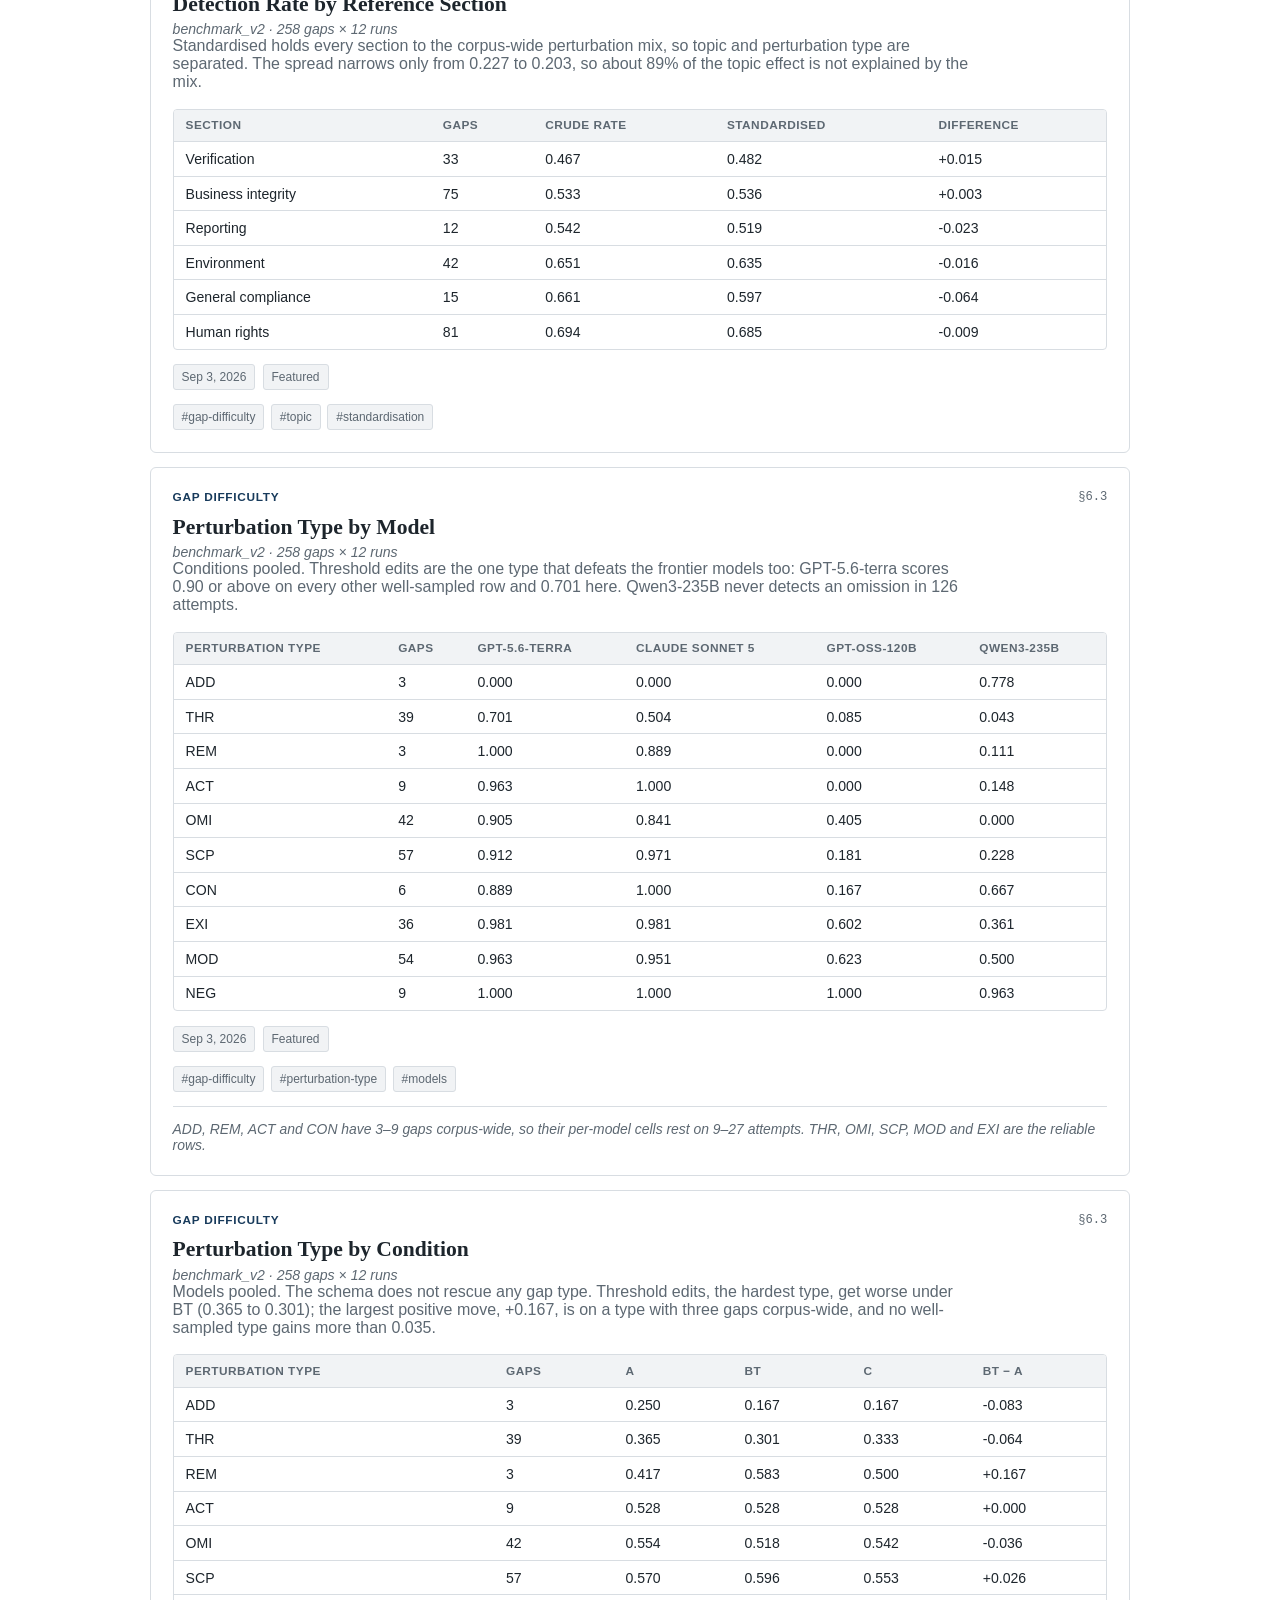
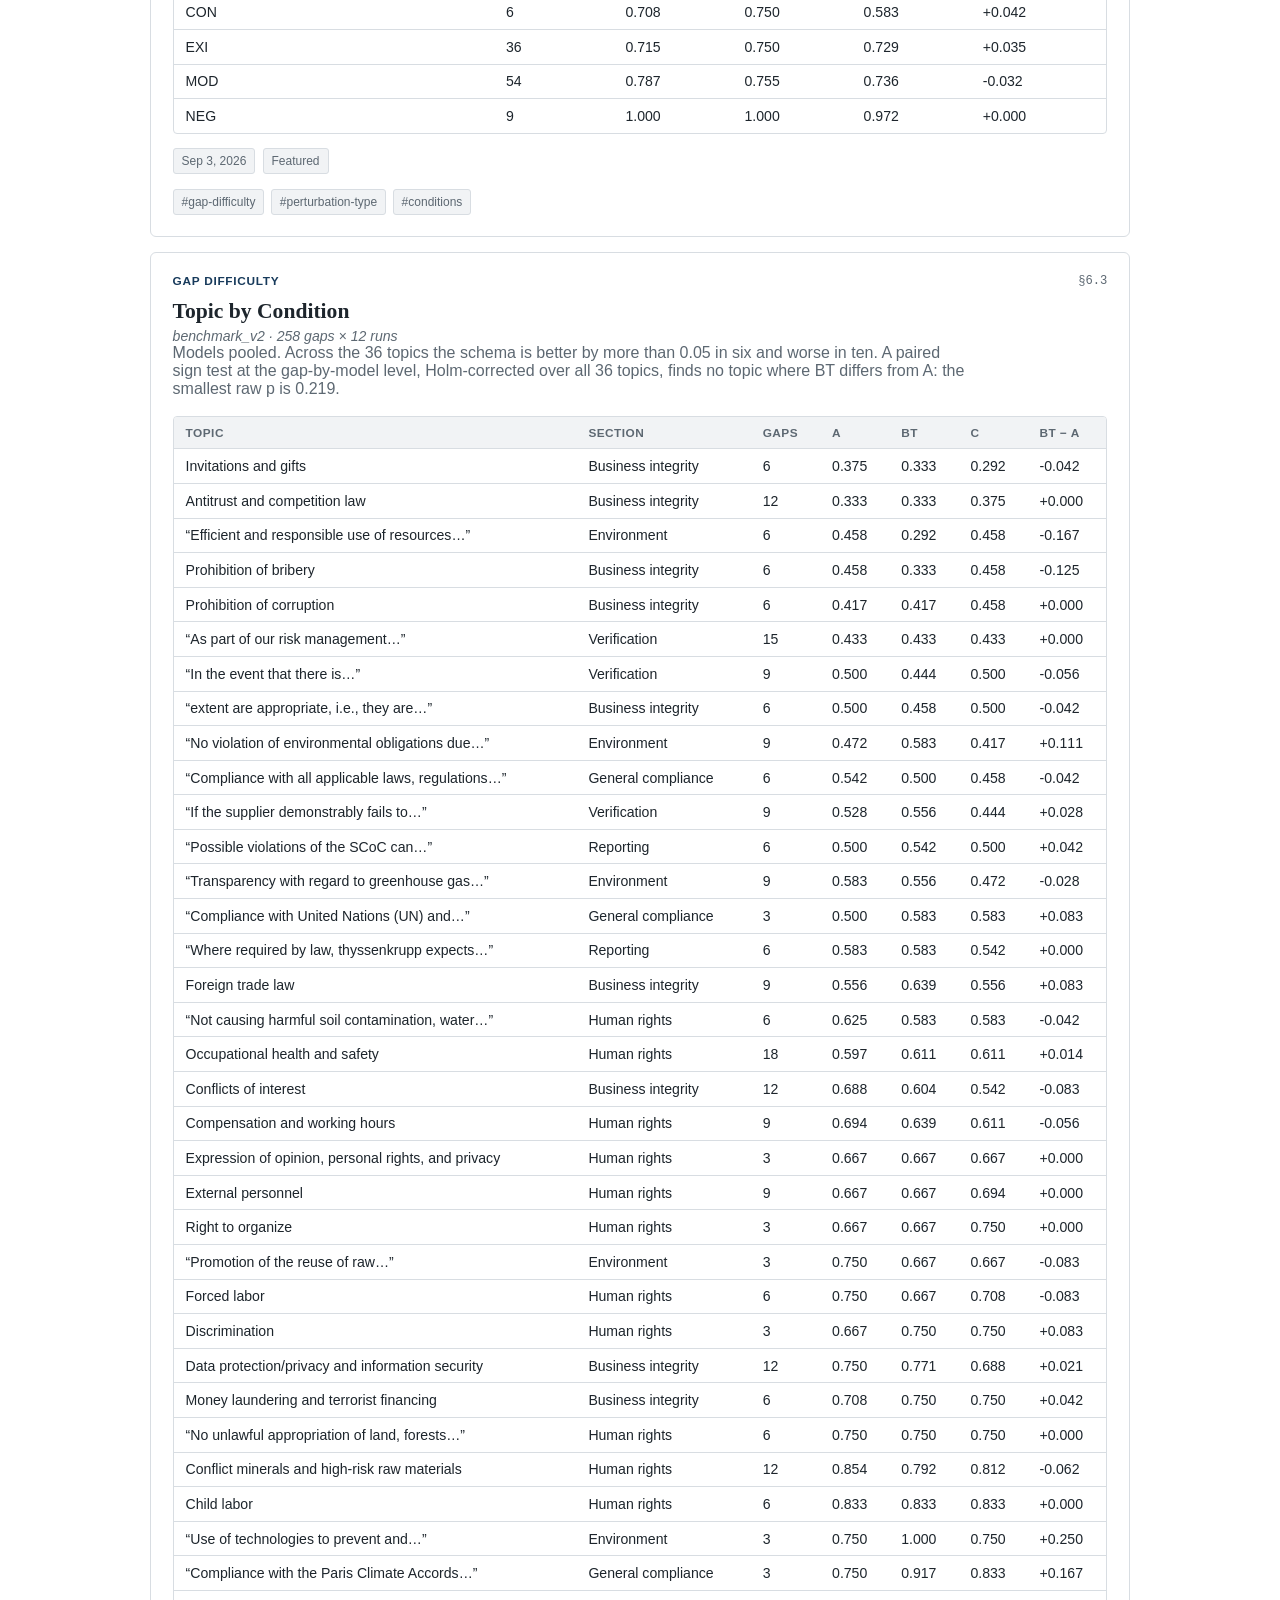
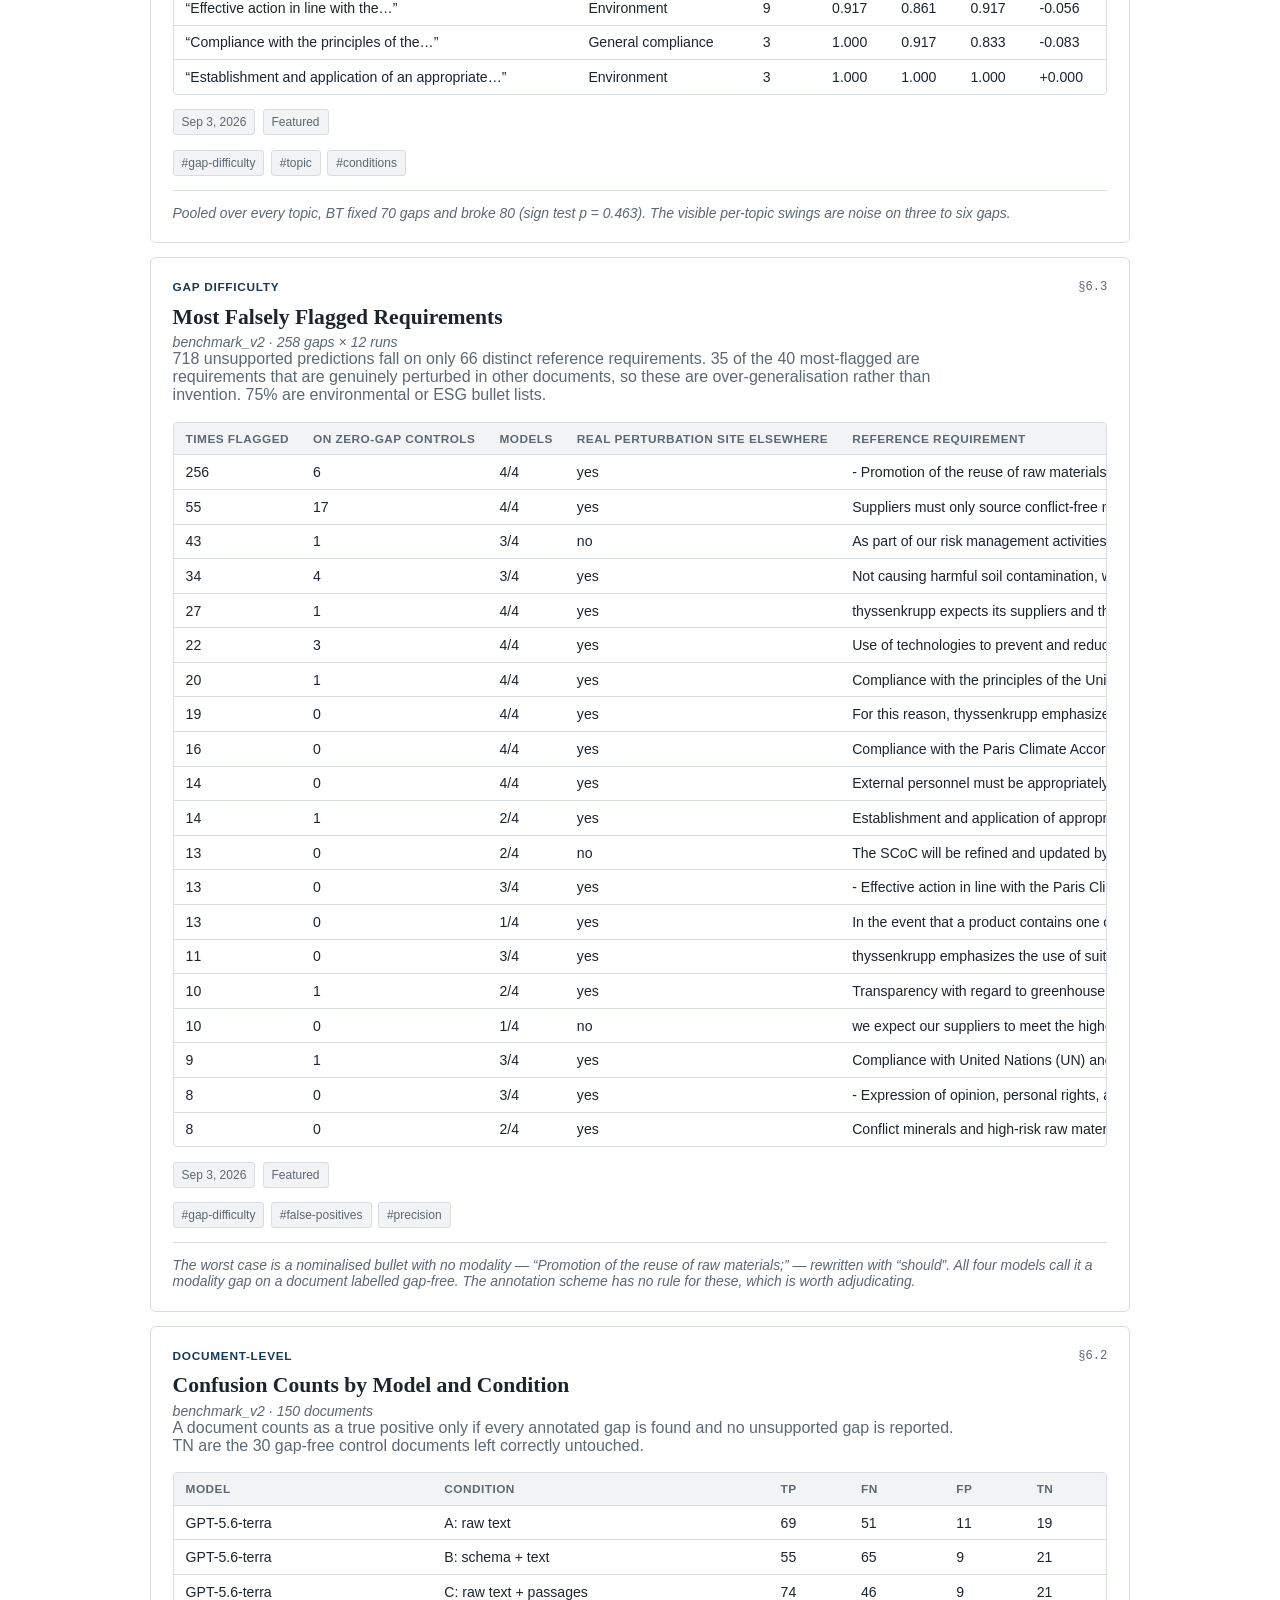
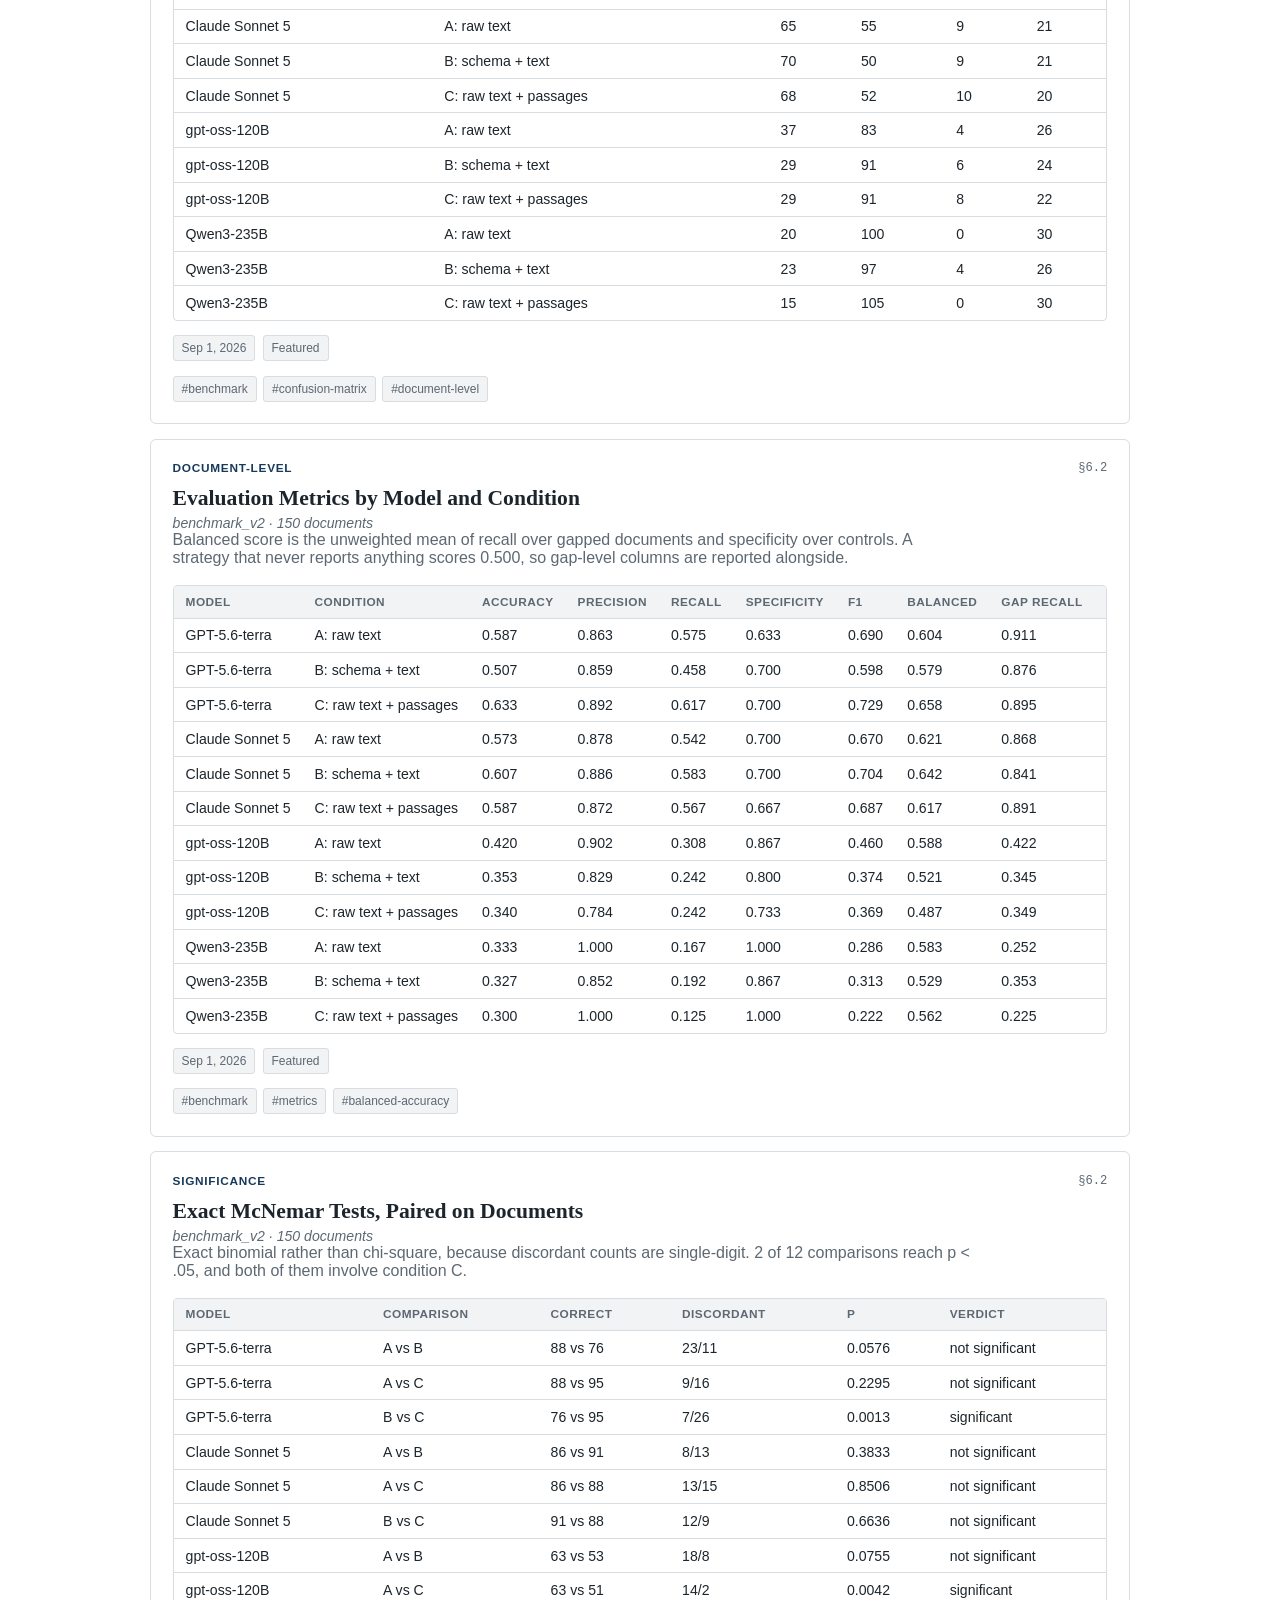
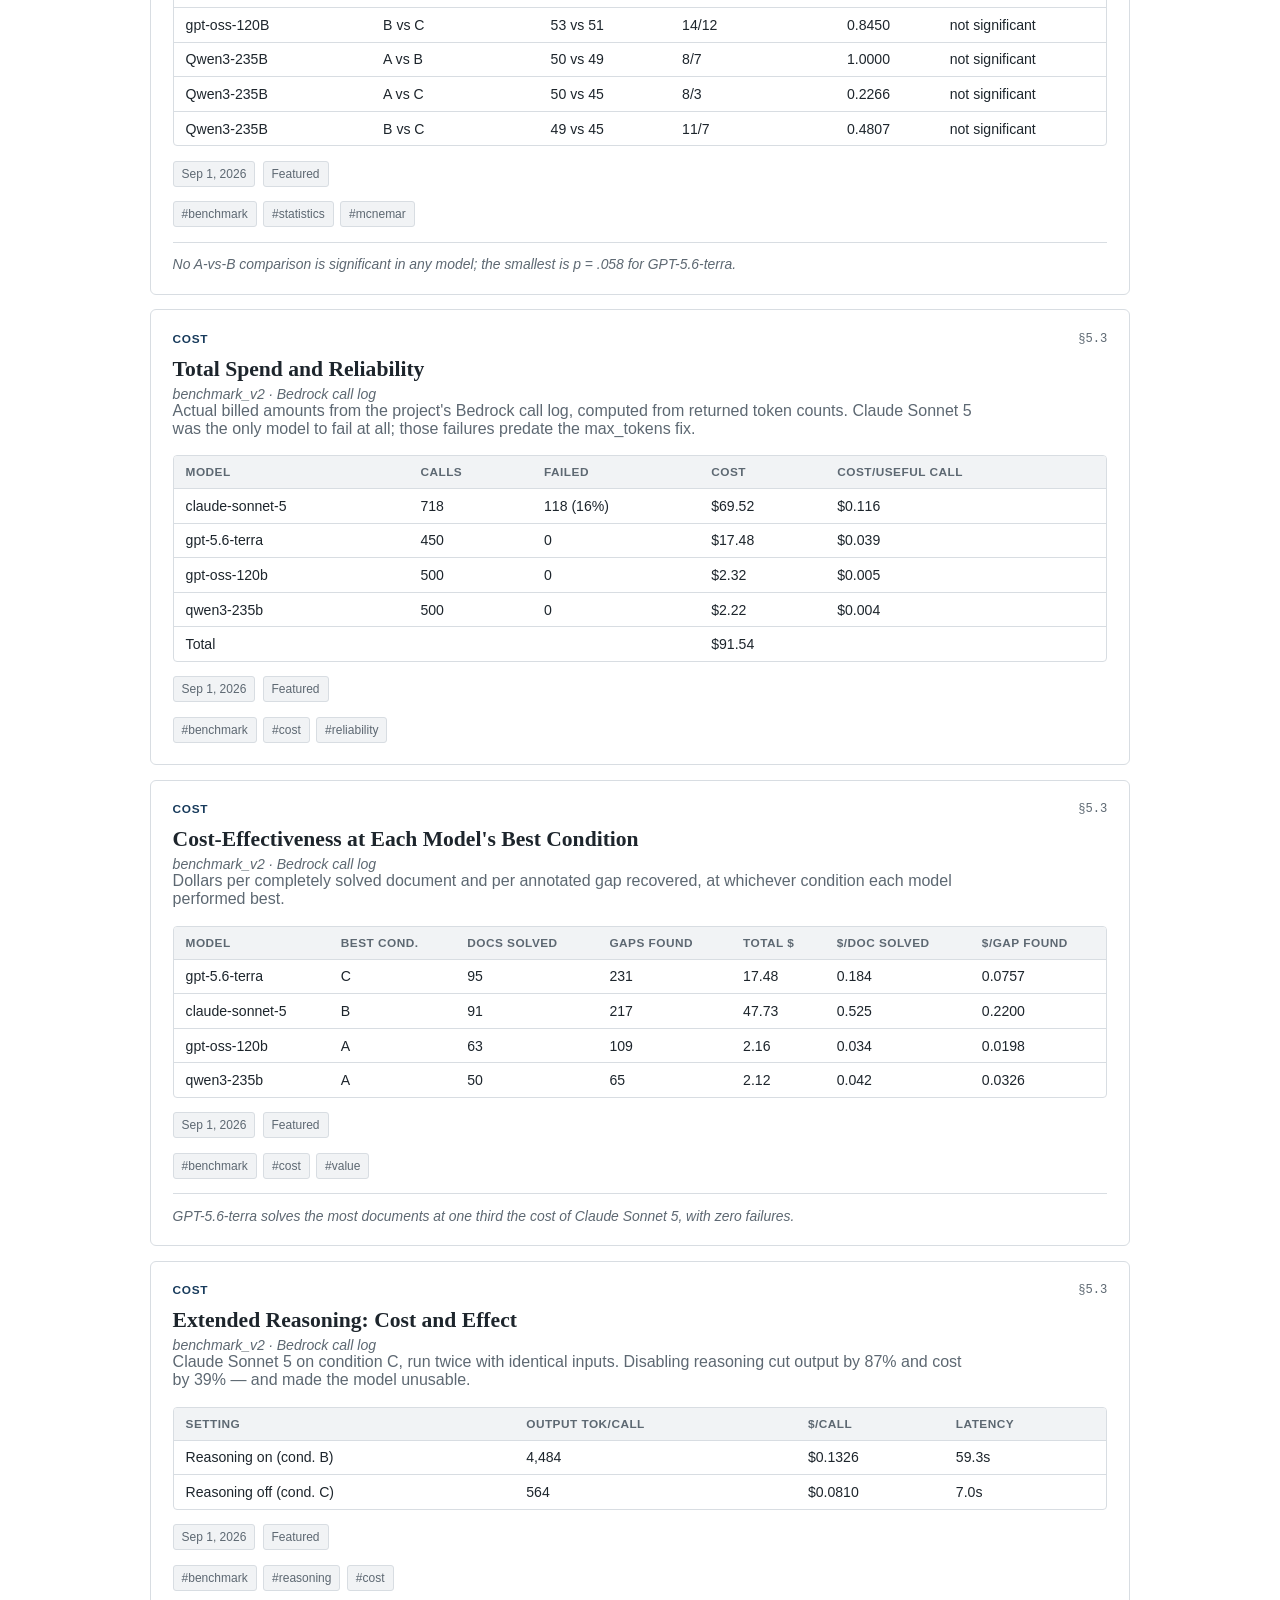
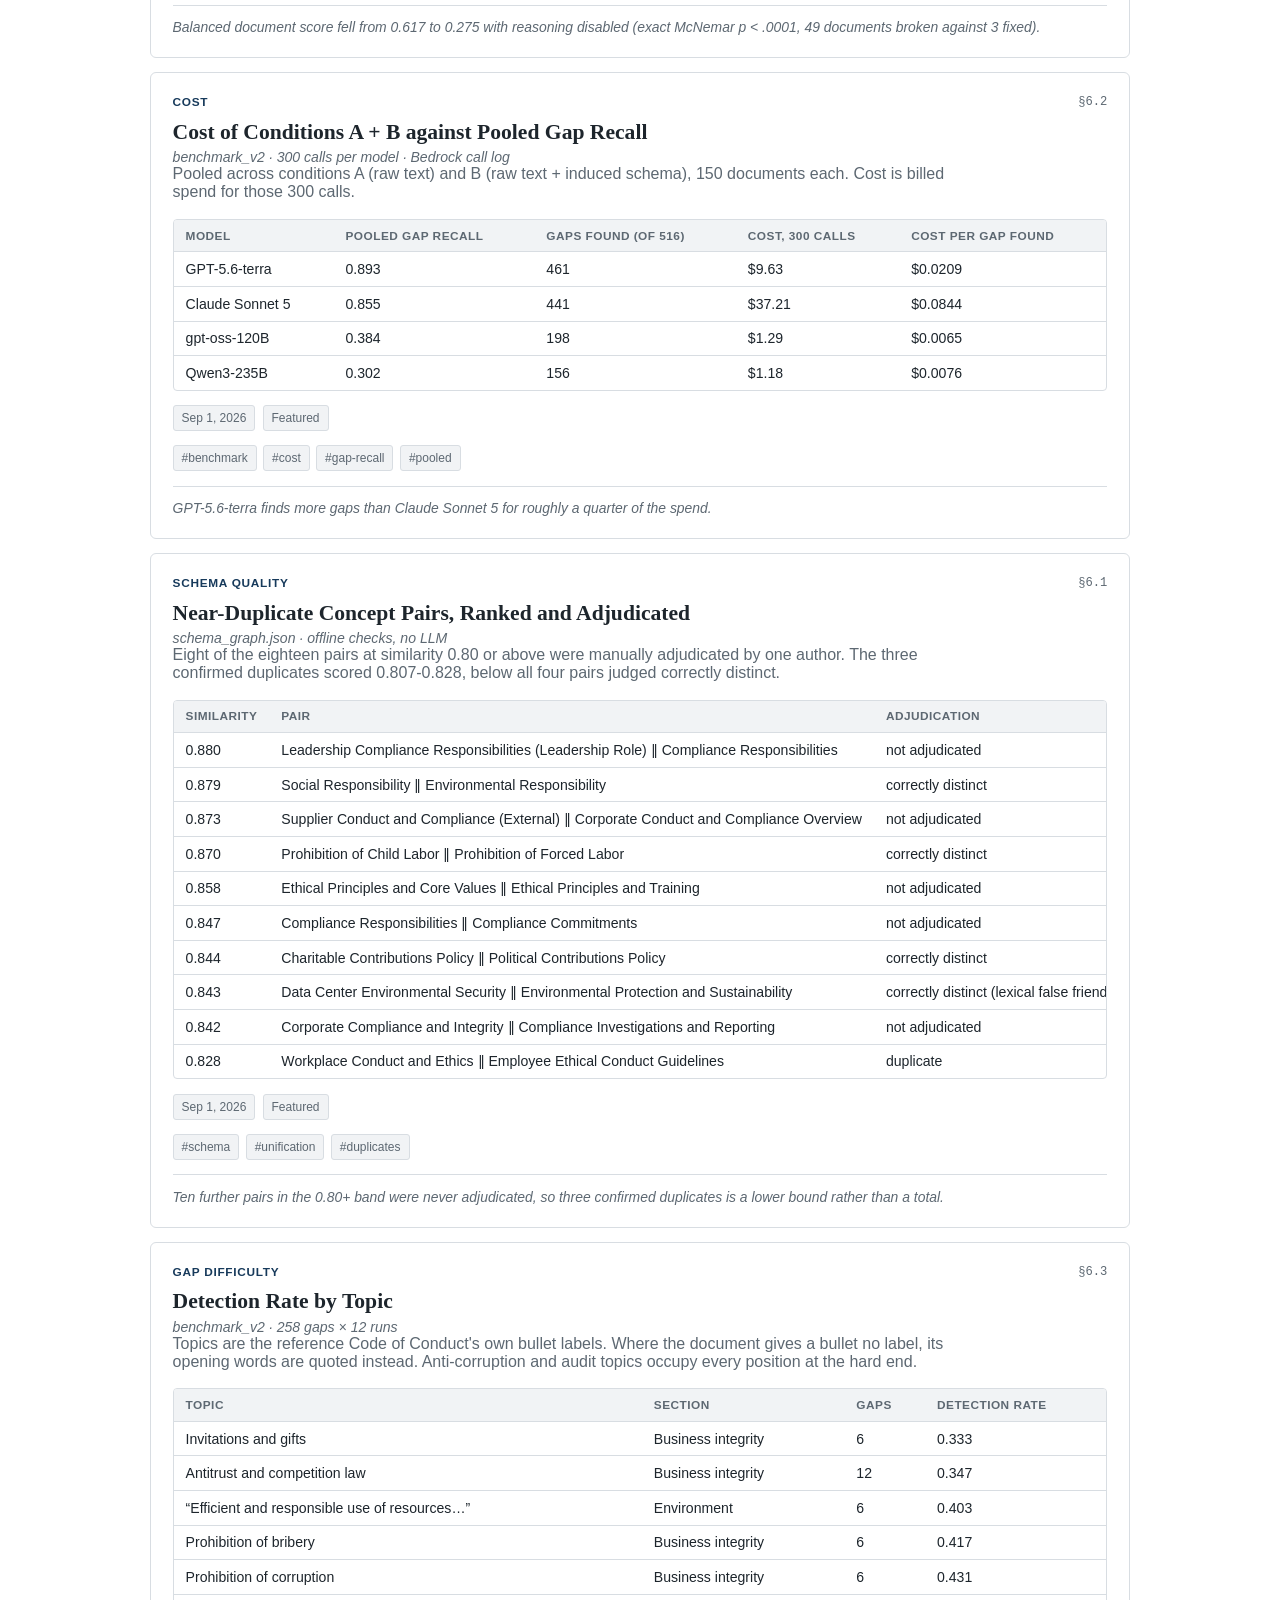
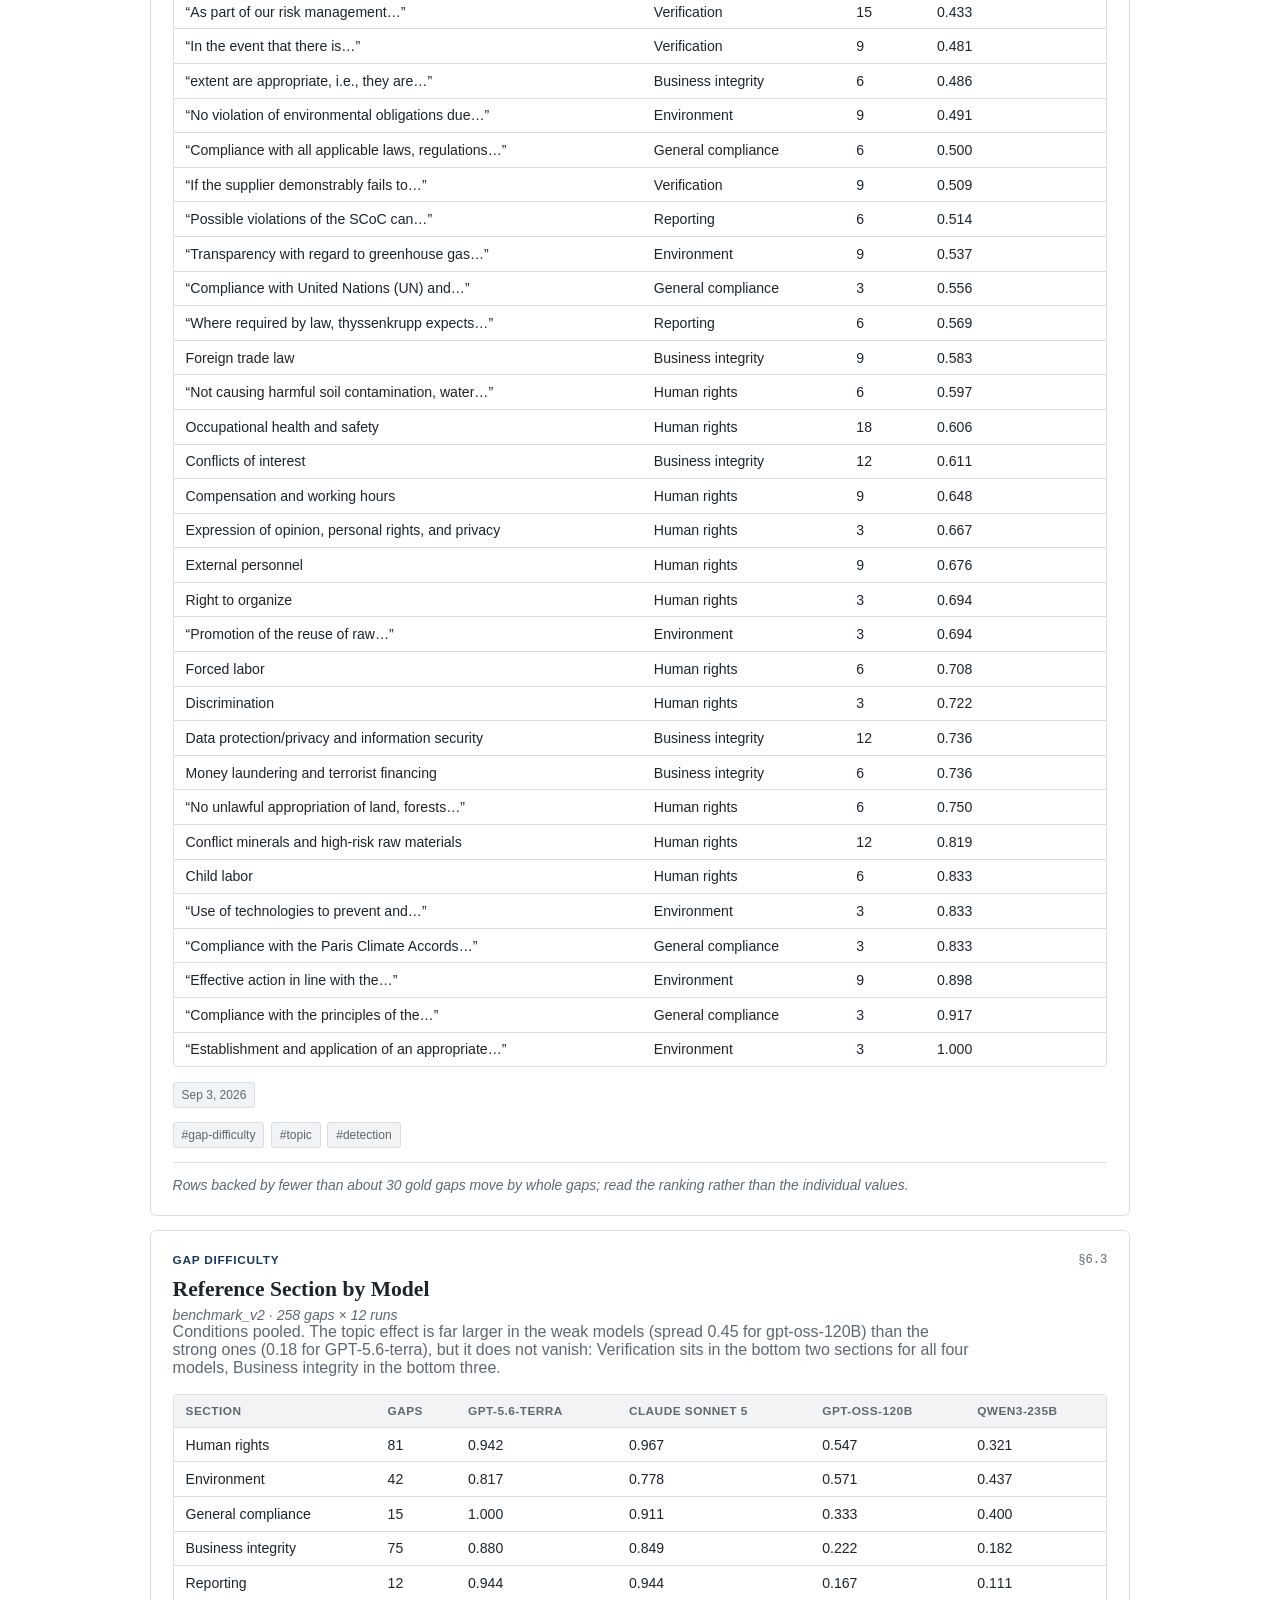
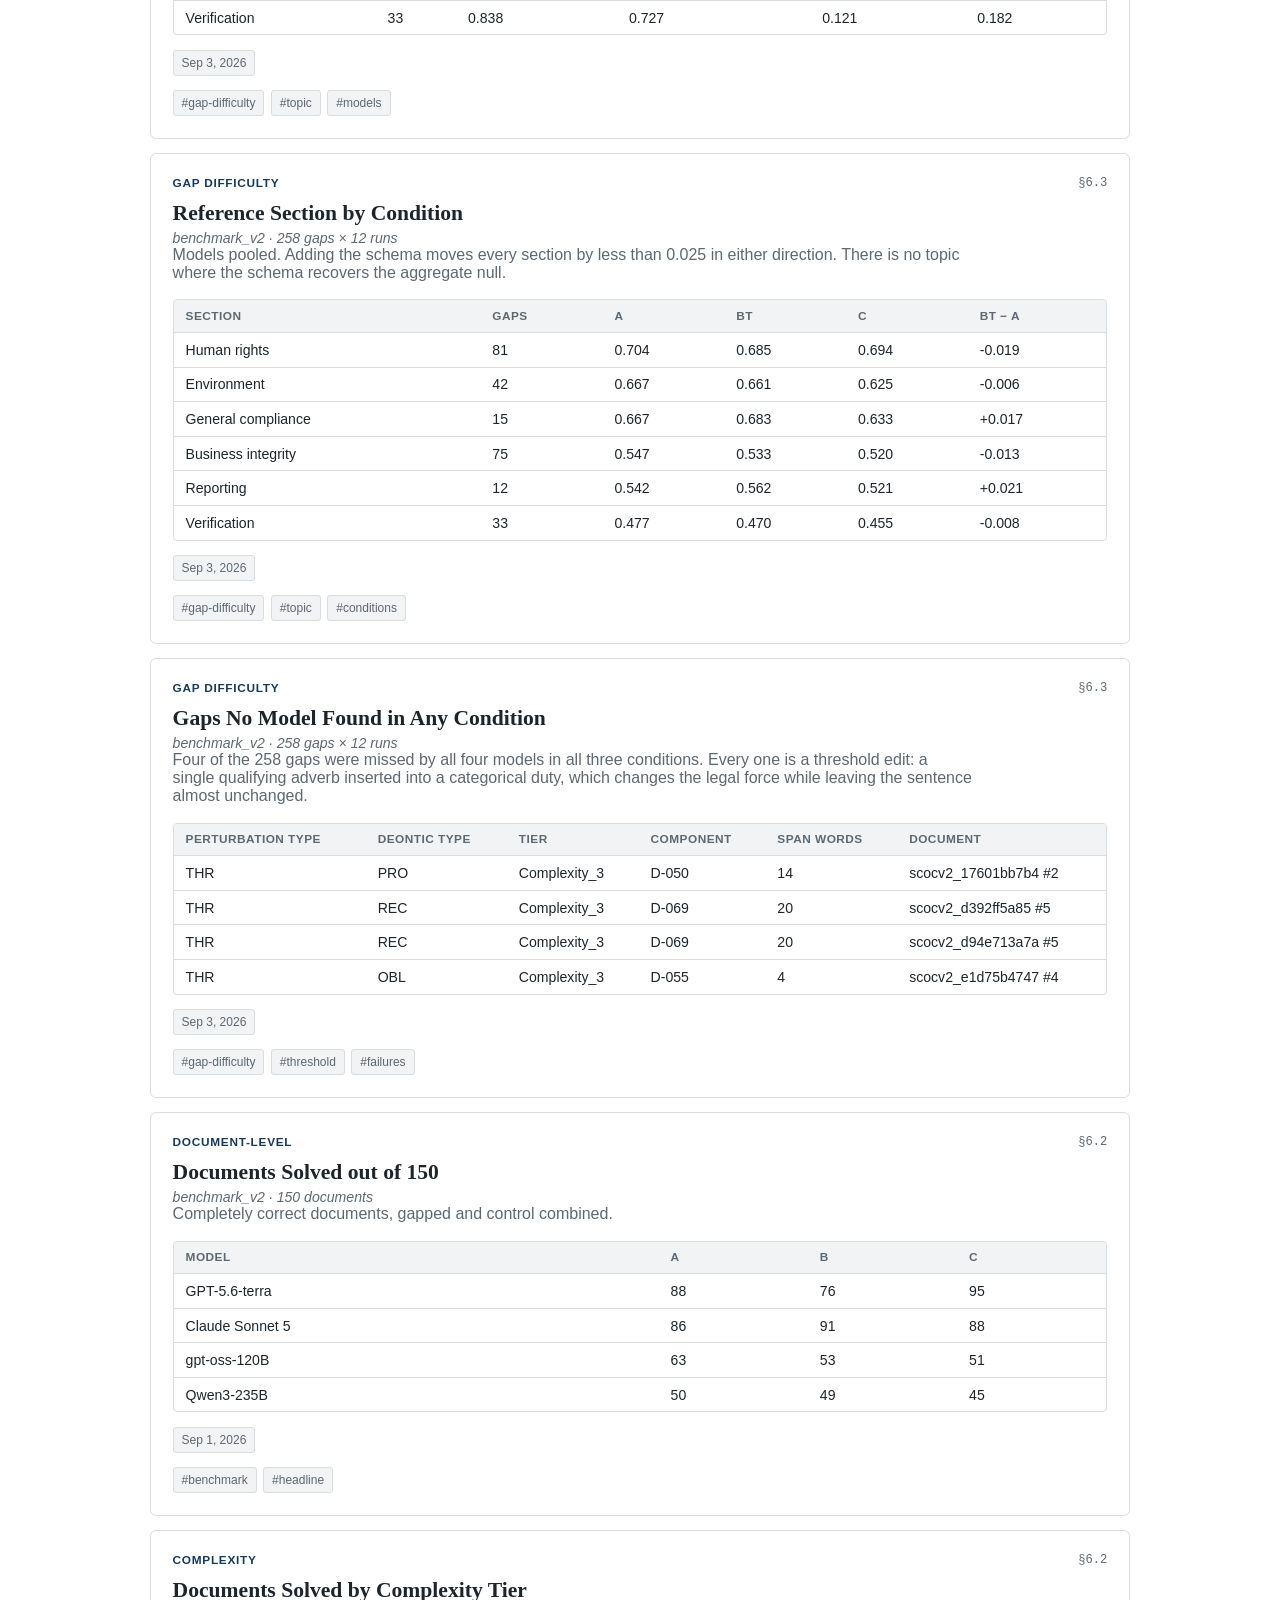
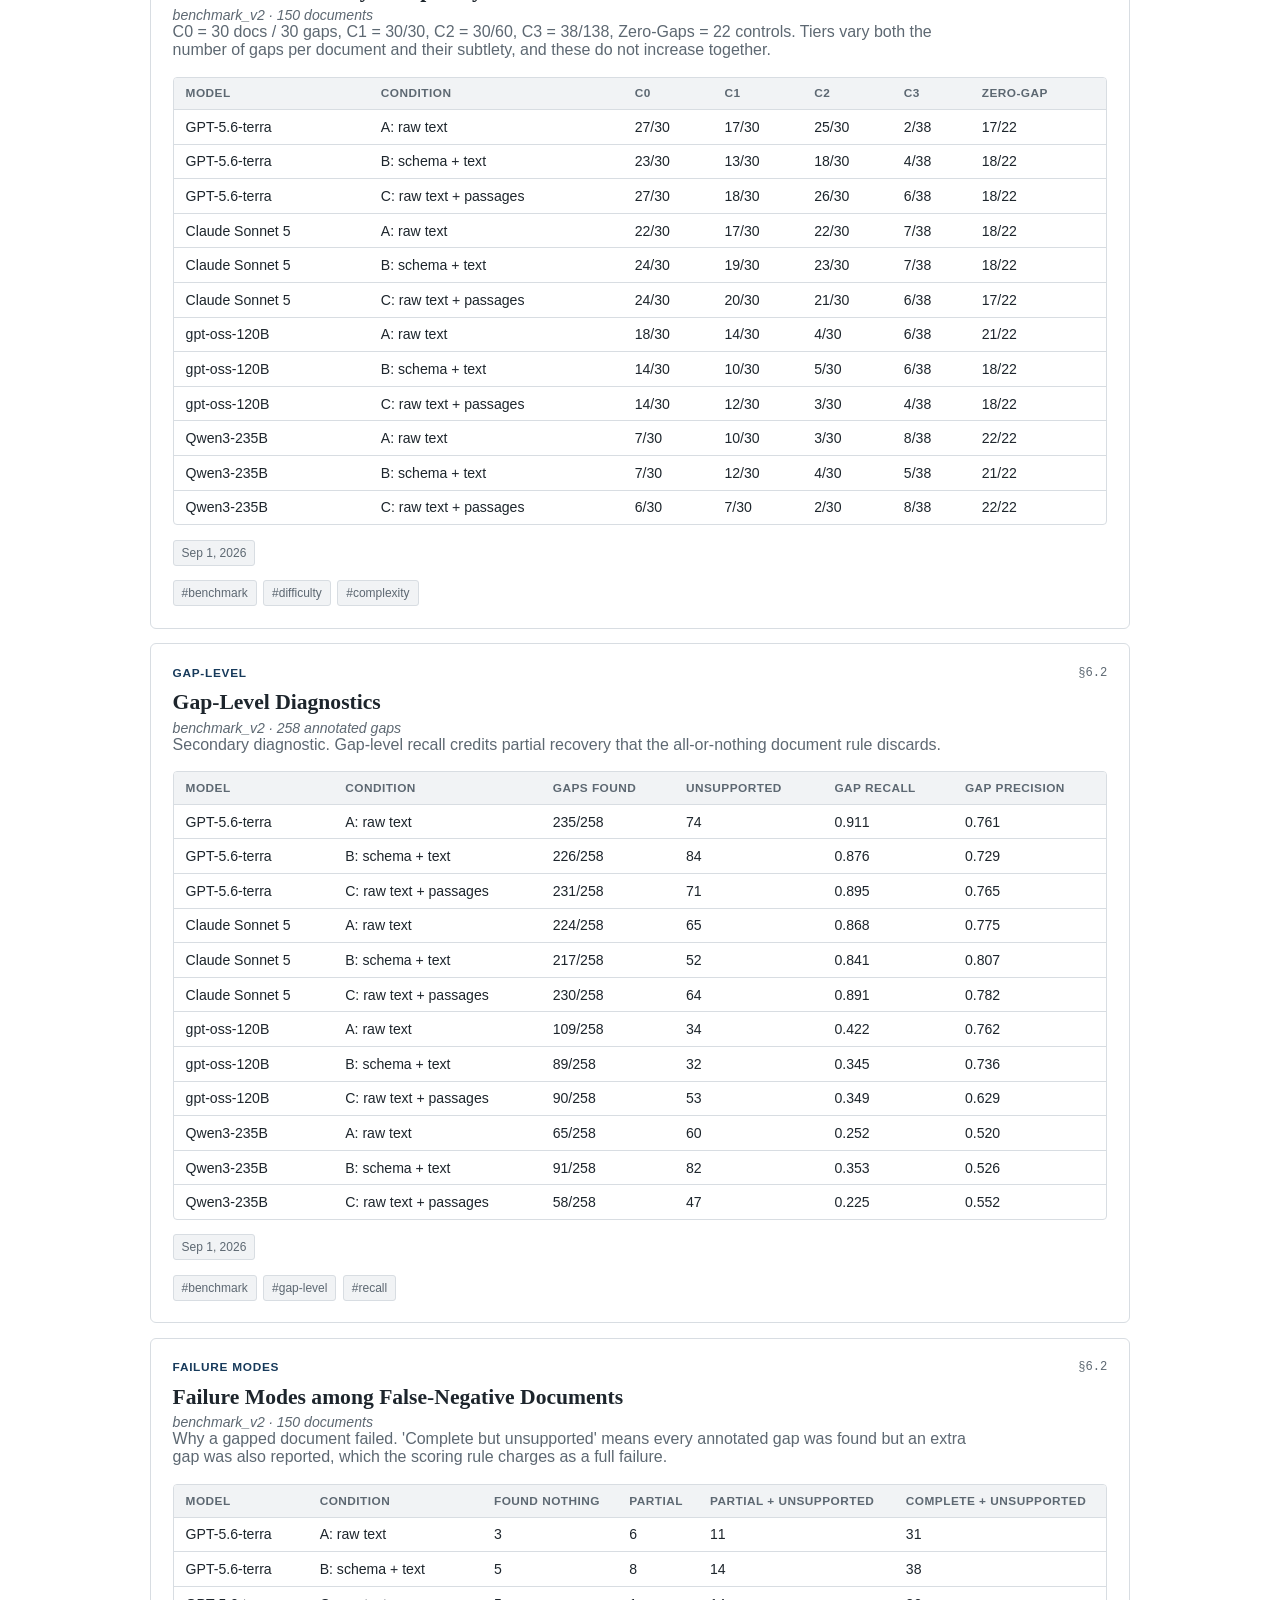
==== commit bfca80f9: "Update description to reflect four models instead of five" ====
--- a/tables.html
+++ b/tables.html
@@ -5,7 +5,7 @@
   <meta name="viewport" content="width=device-width, initial-scale=1" />
   <meta
     name="description"
-    content="Supplementary tables for the Schema Induction project: benchmark results across five models, cost analysis, and intrinsic schema-quality checks."
+    content="Supplementary tables for the Schema Induction project: benchmark results across four models, cost analysis, and intrinsic schema-quality checks."
   />
   <title>Tables &mdash; Schema Induction Prompt Repository</title>
   <link rel="stylesheet" href="styles.css?v=2" />
@@ -40,7 +40,7 @@
       <h1 id="page-title">Tables</h1>
       <p class="intro-text">
         Every result table from the benchmark evaluation &mdash; 150 documents, 258
-        annotated gaps, five models across three input conditions &mdash; together with the
+        annotated gaps, four models across three input conditions &mdash; together with the
         cost analysis and the offline schema-quality checks. Generated from the stored
         result files rather than transcribed, so the figures here match the ones behind
         the paper.
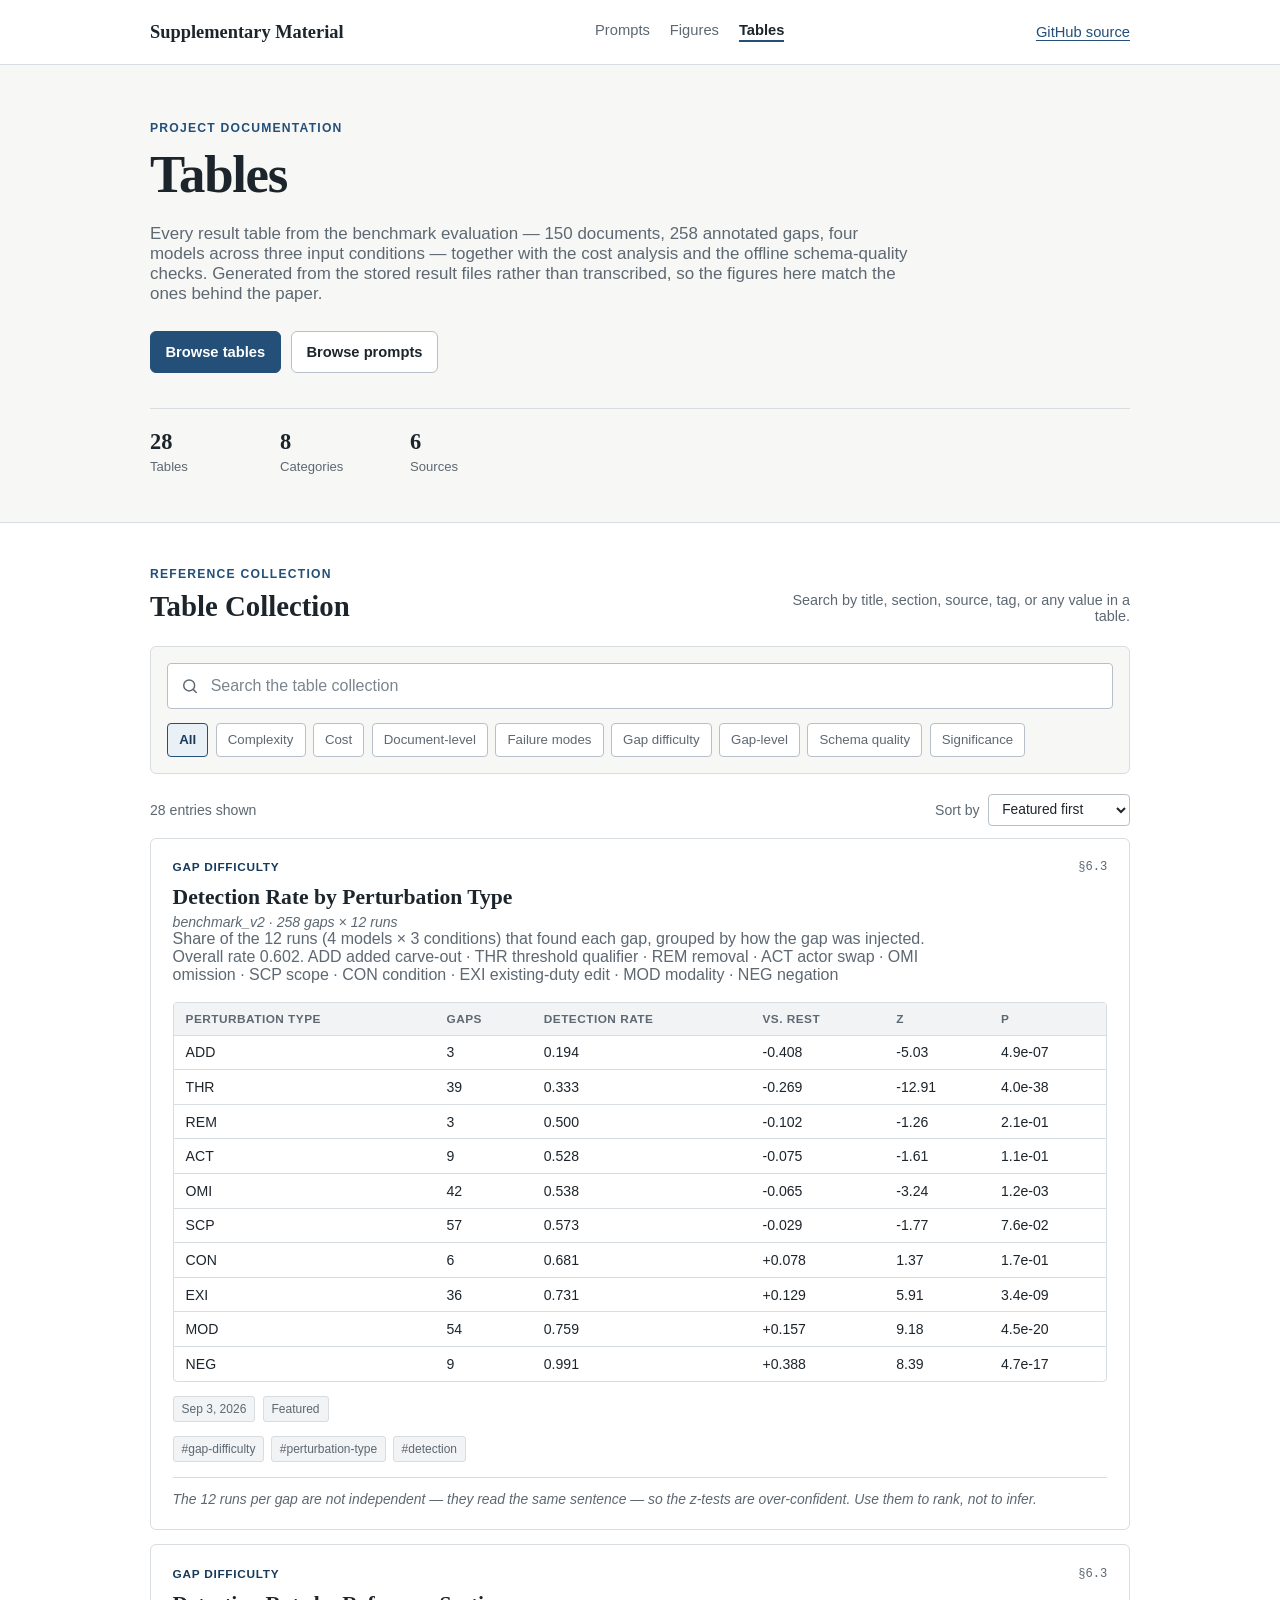
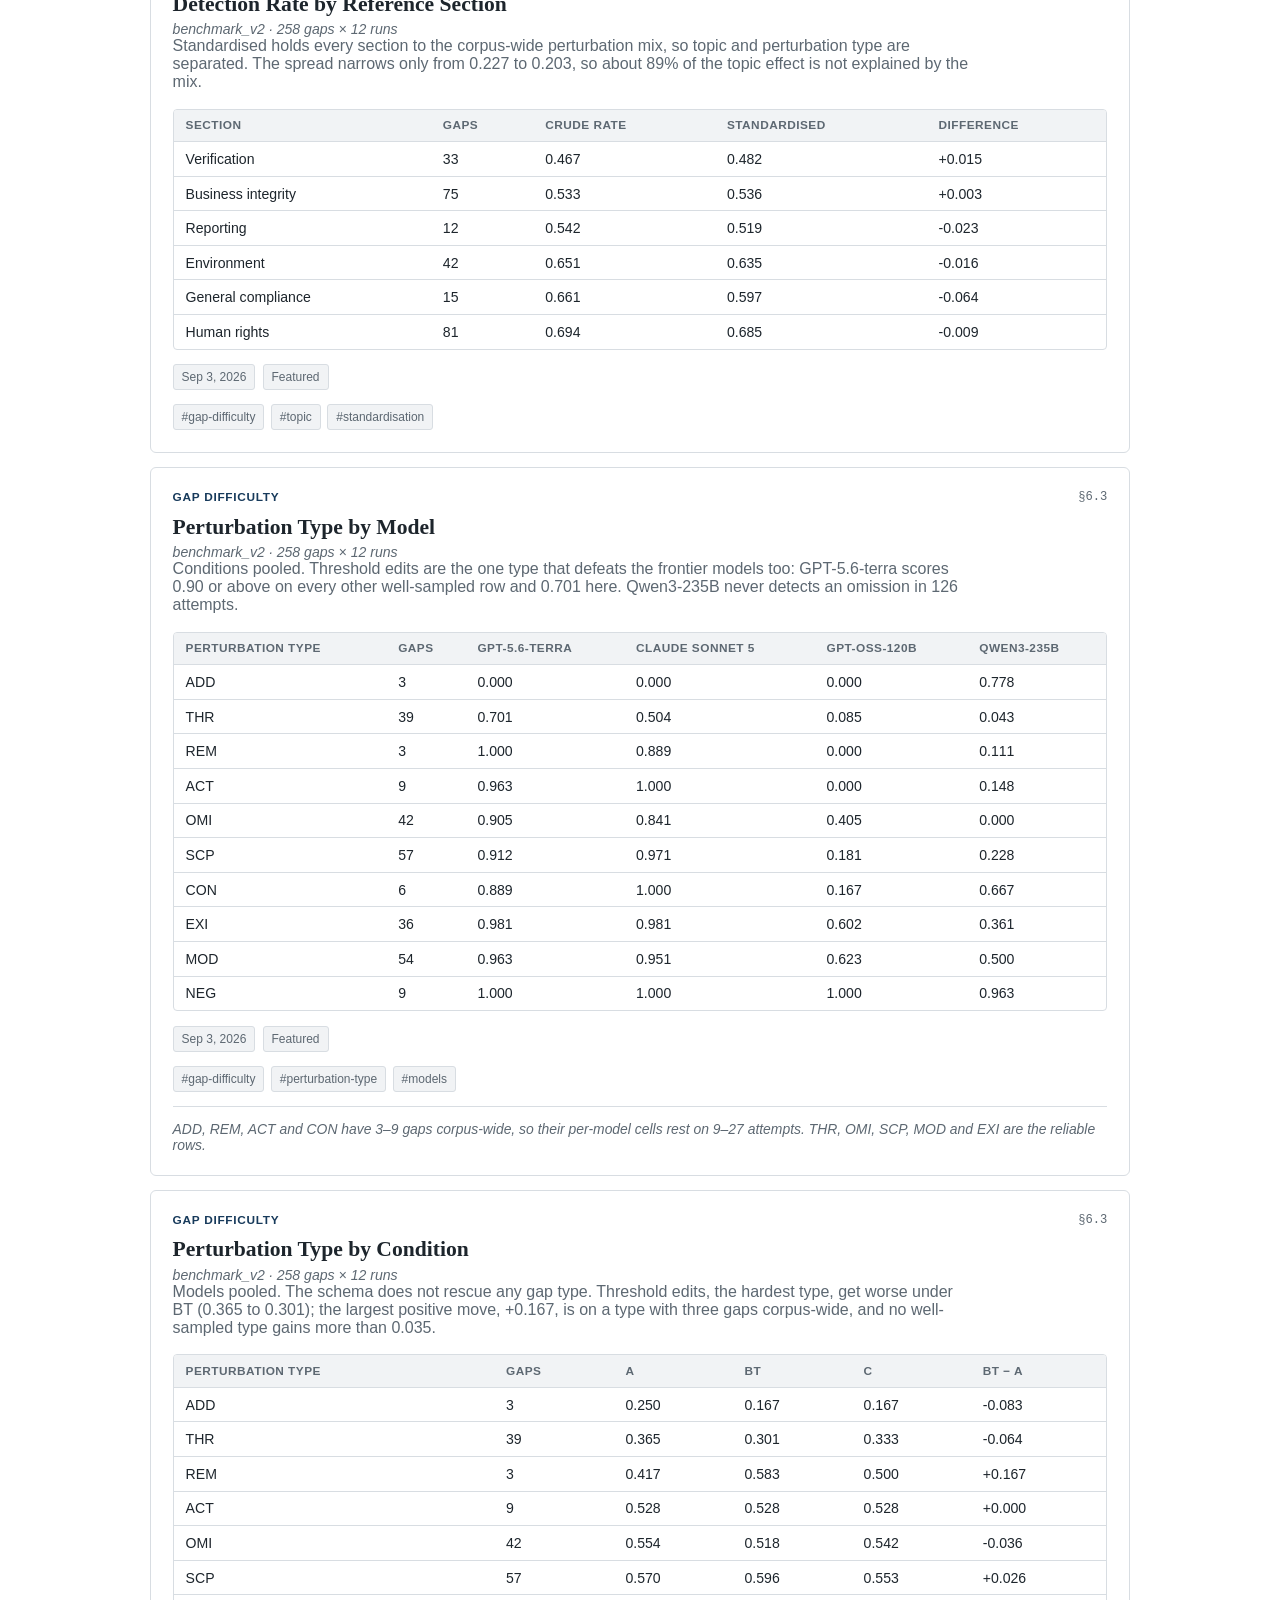
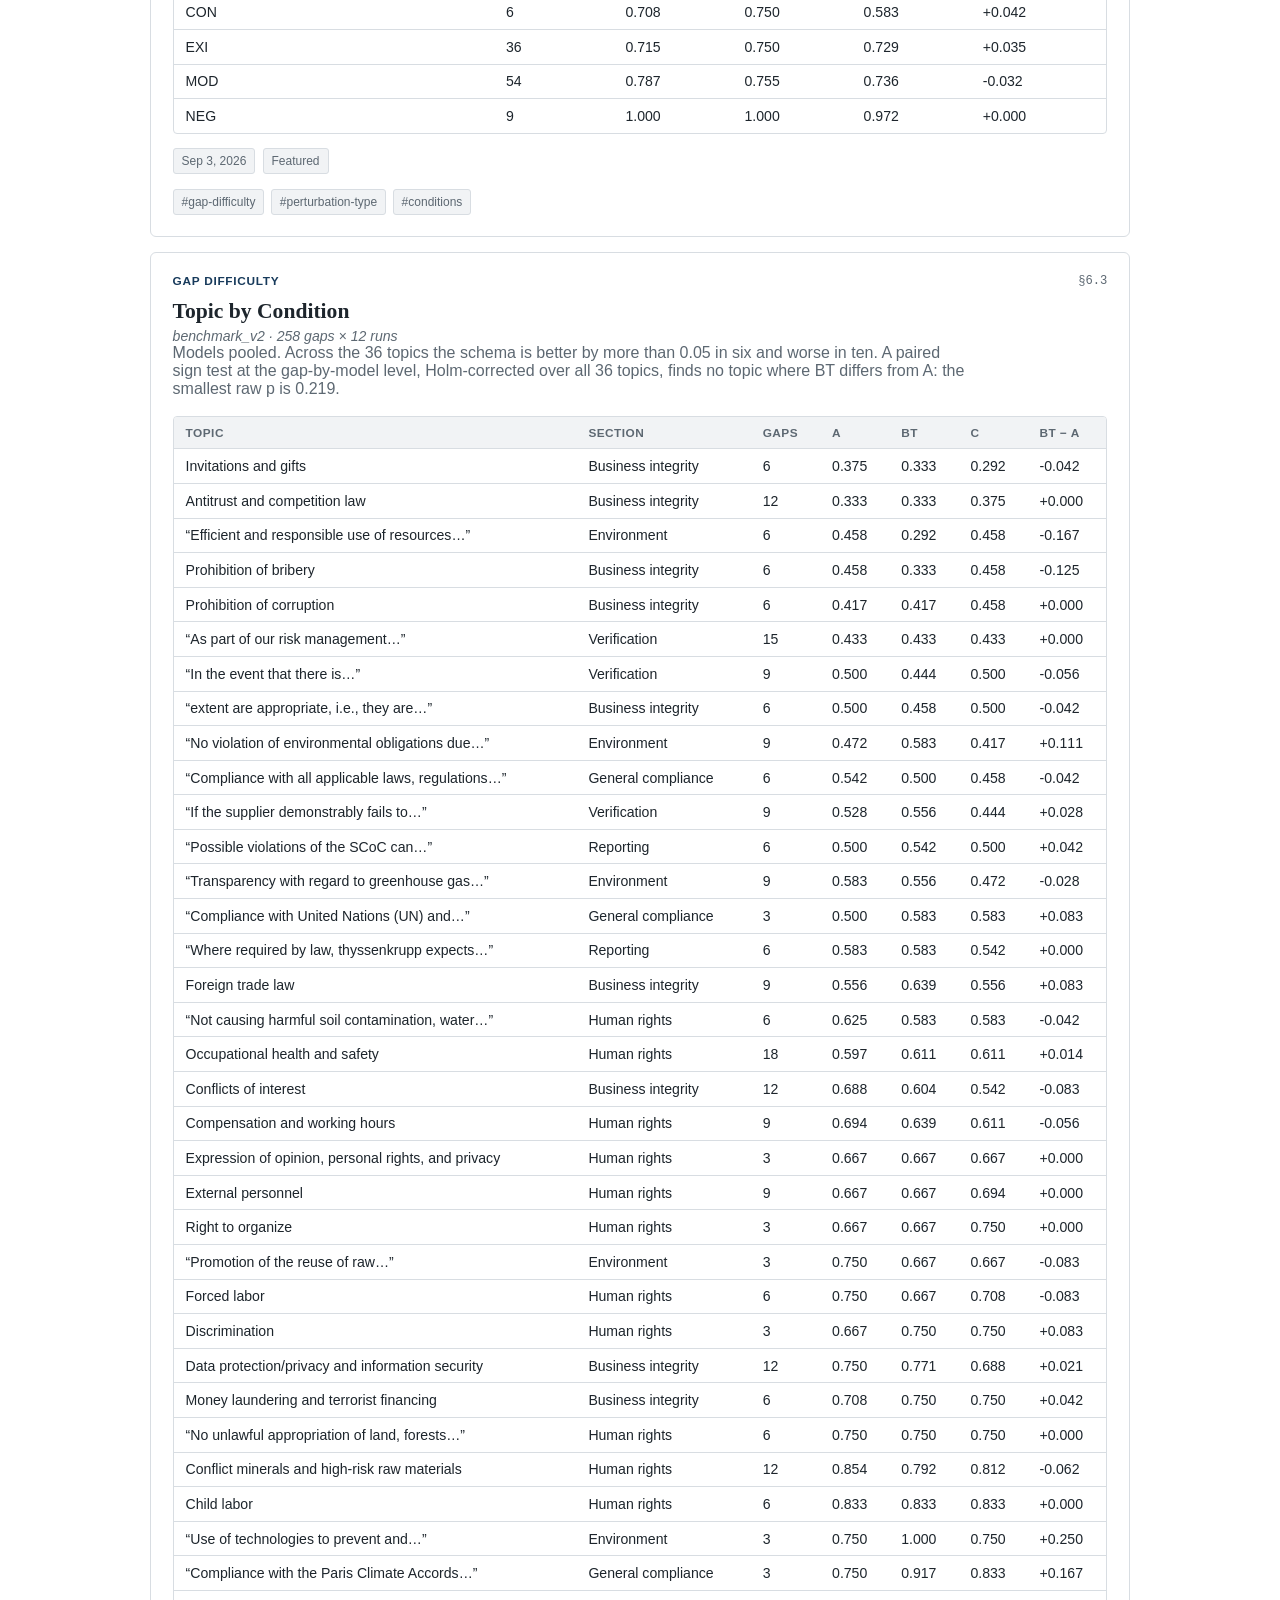
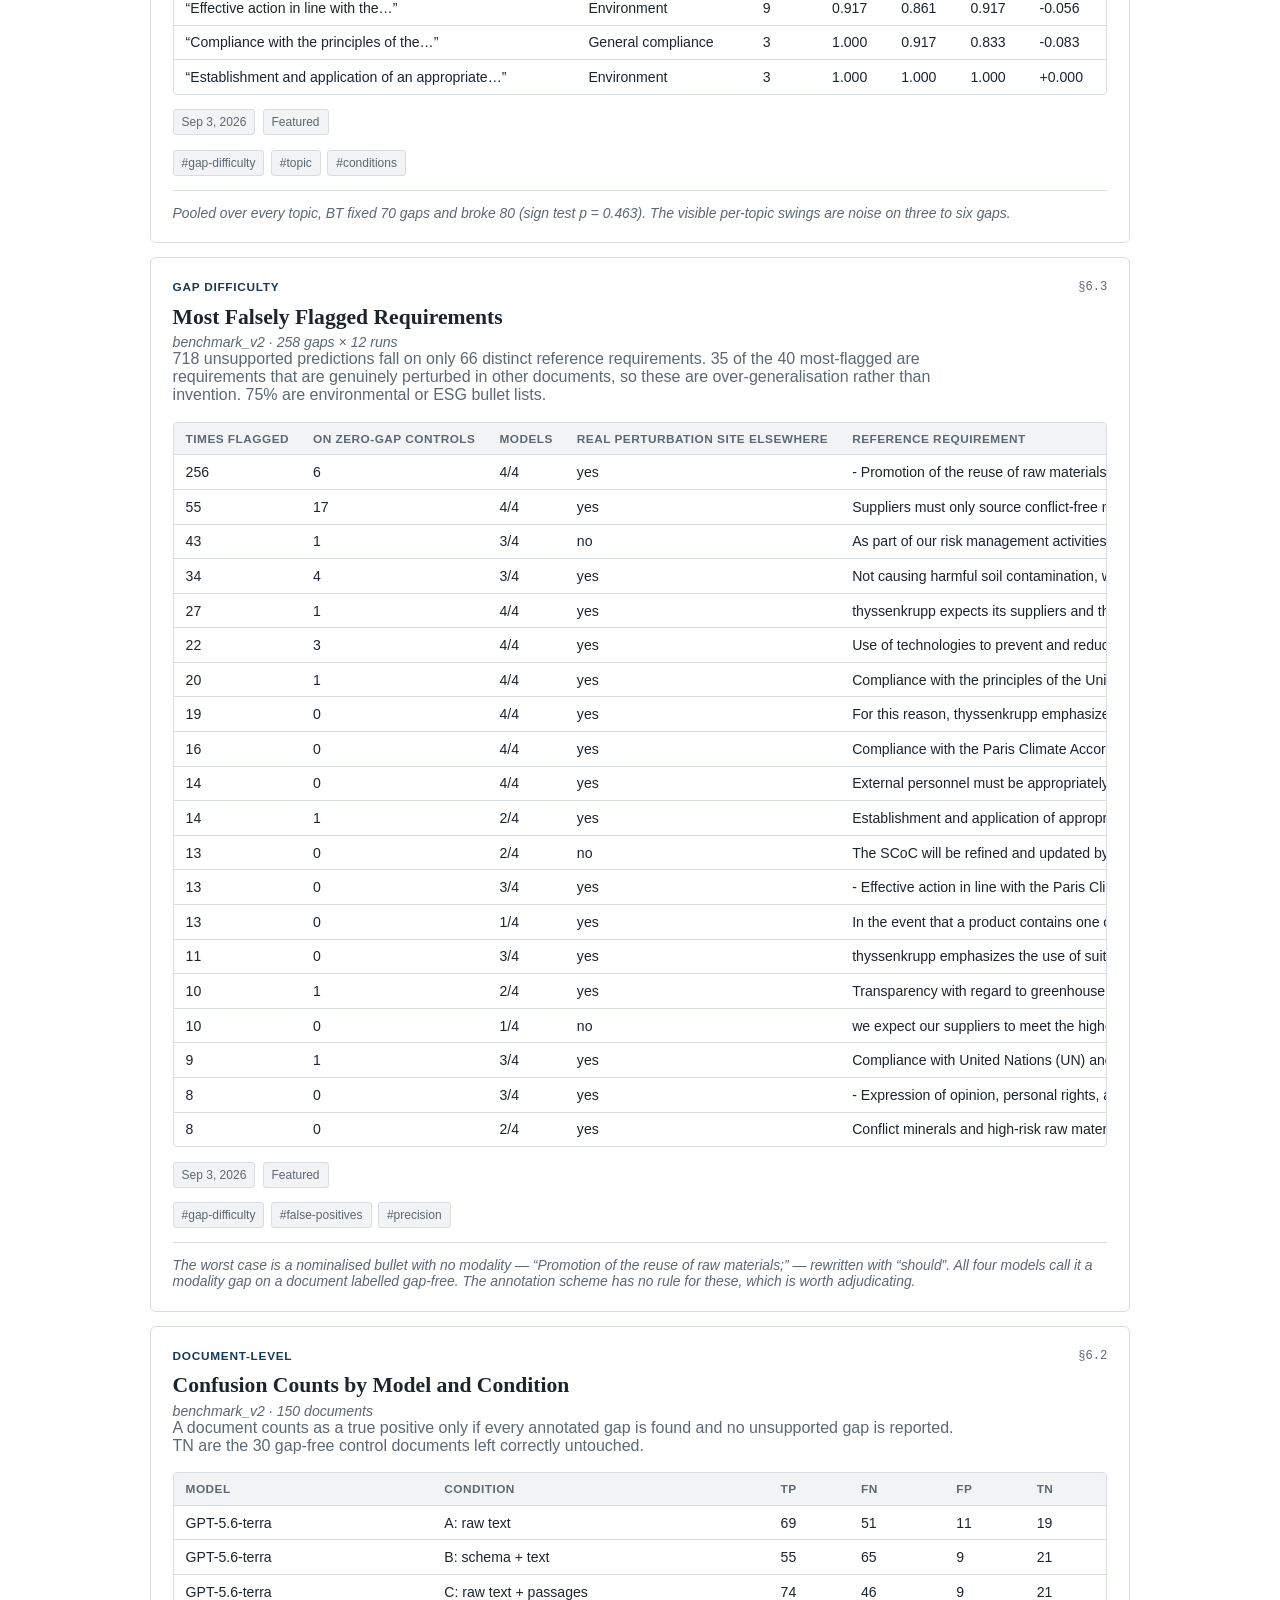
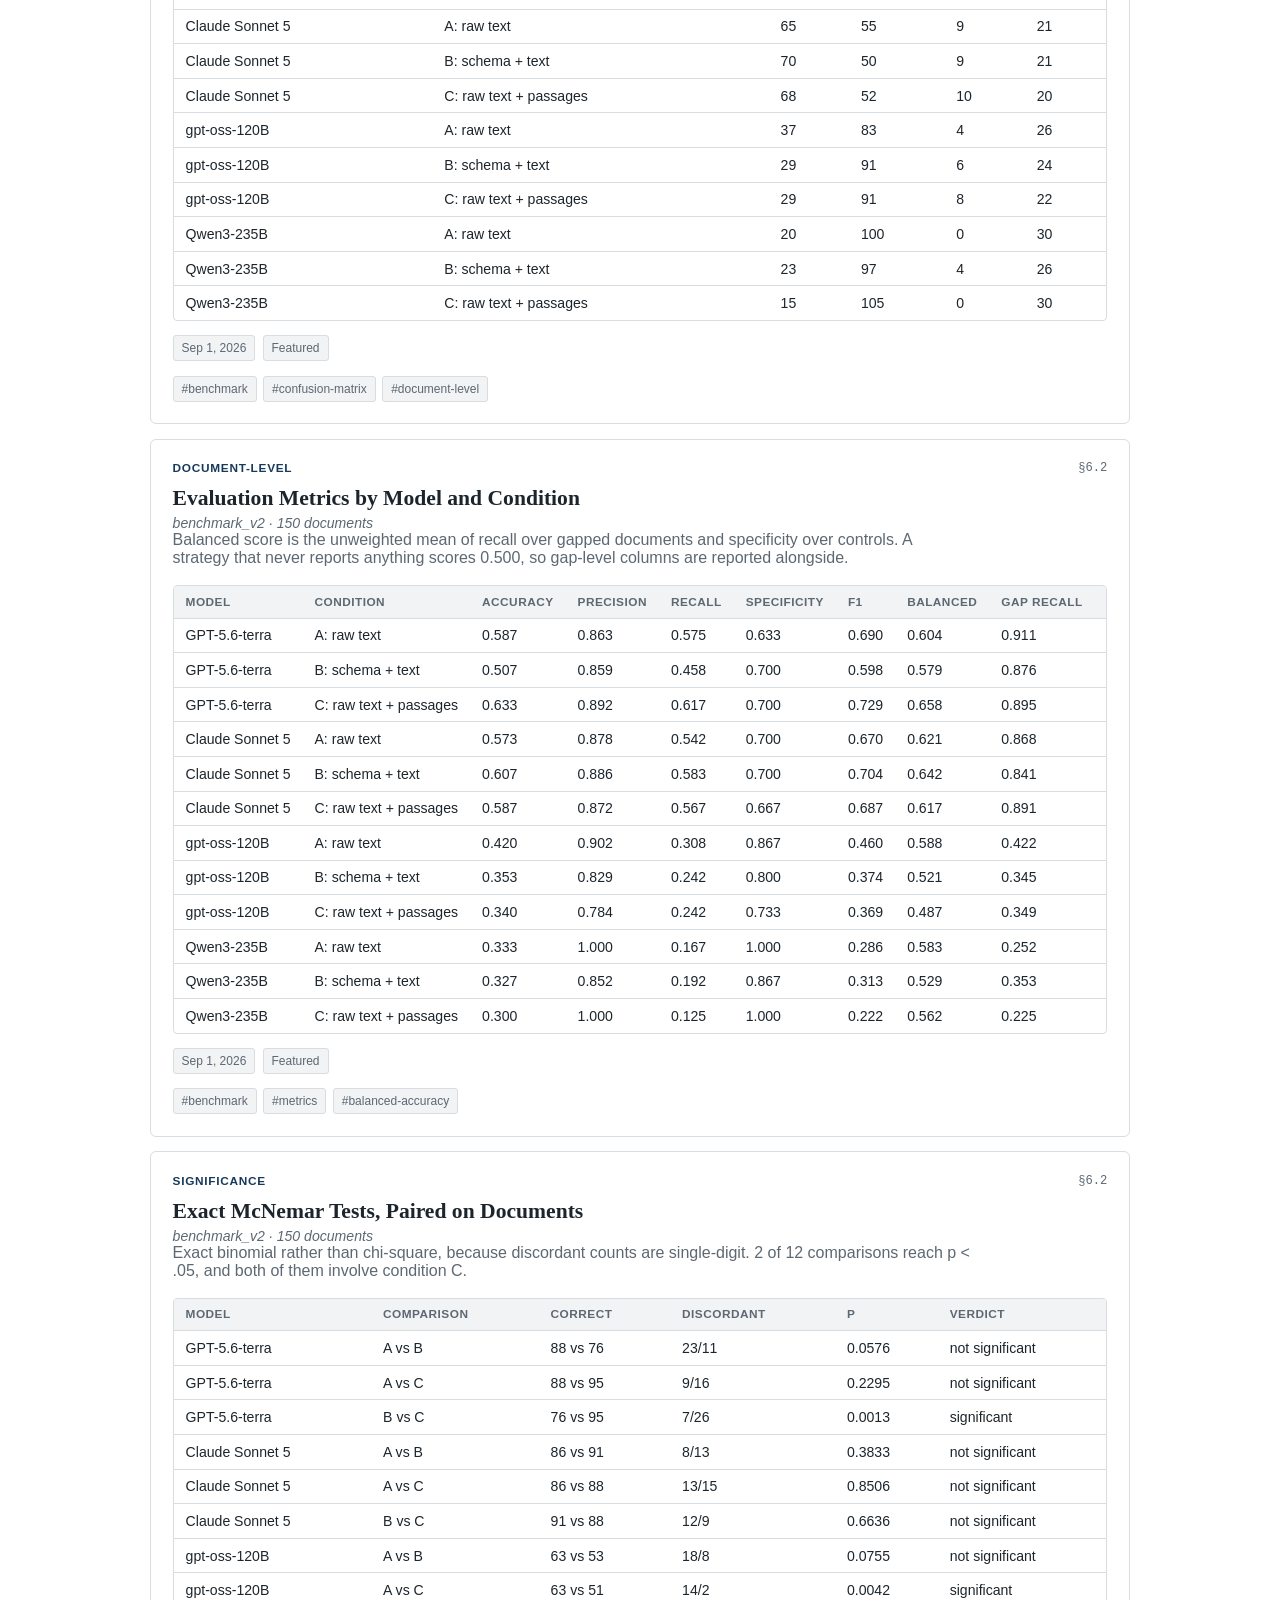
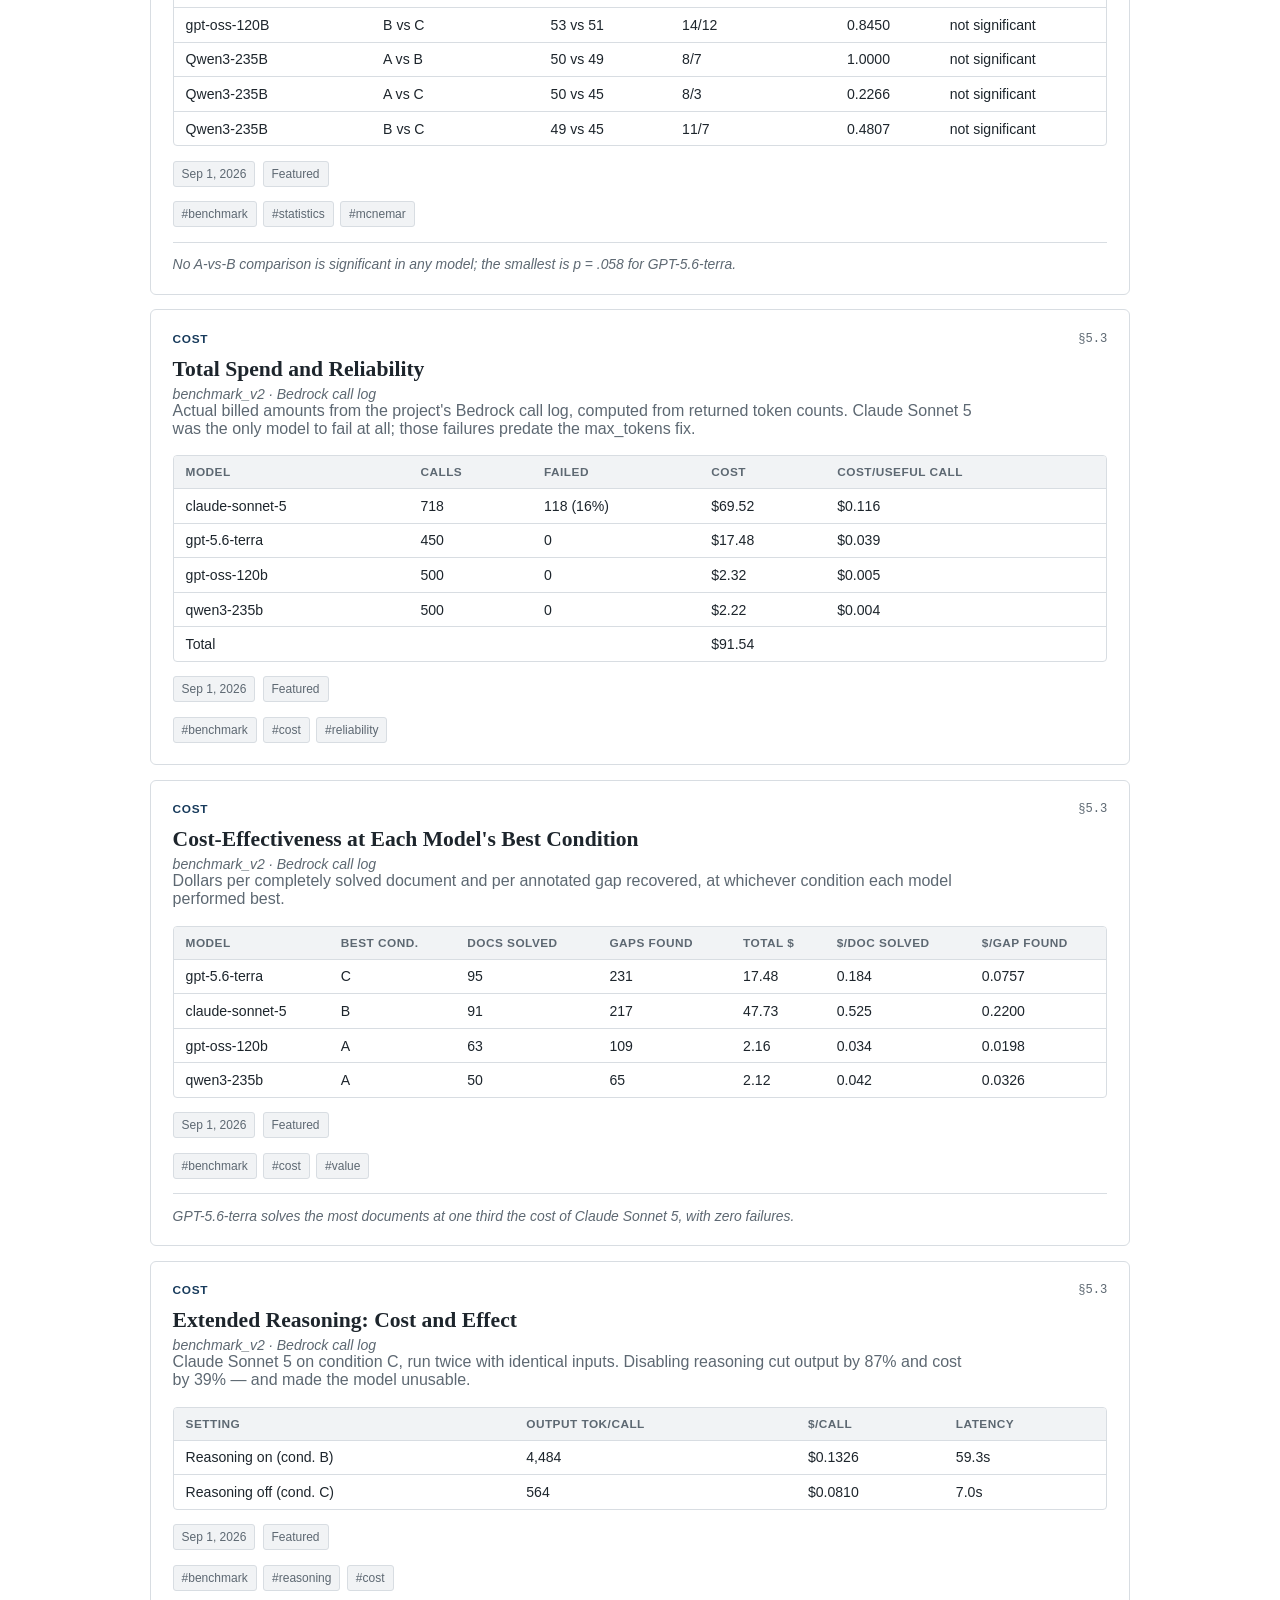
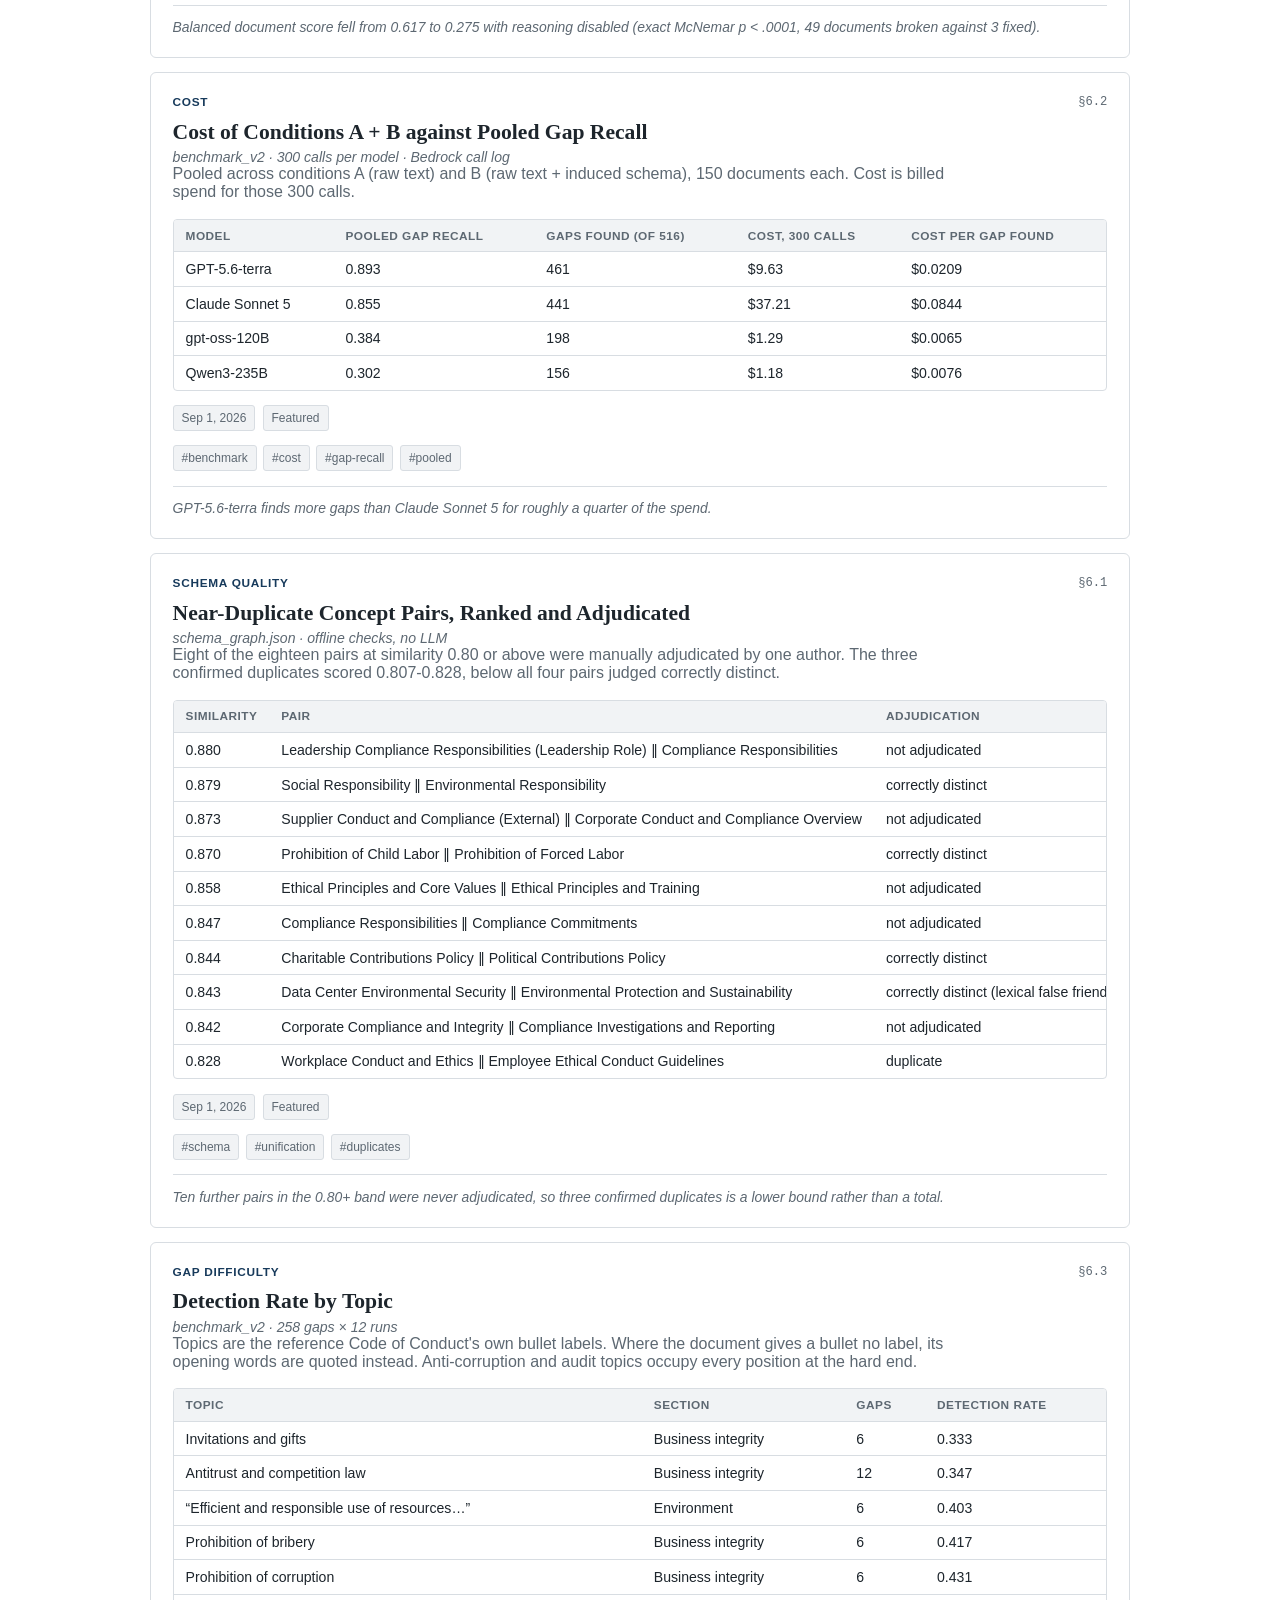
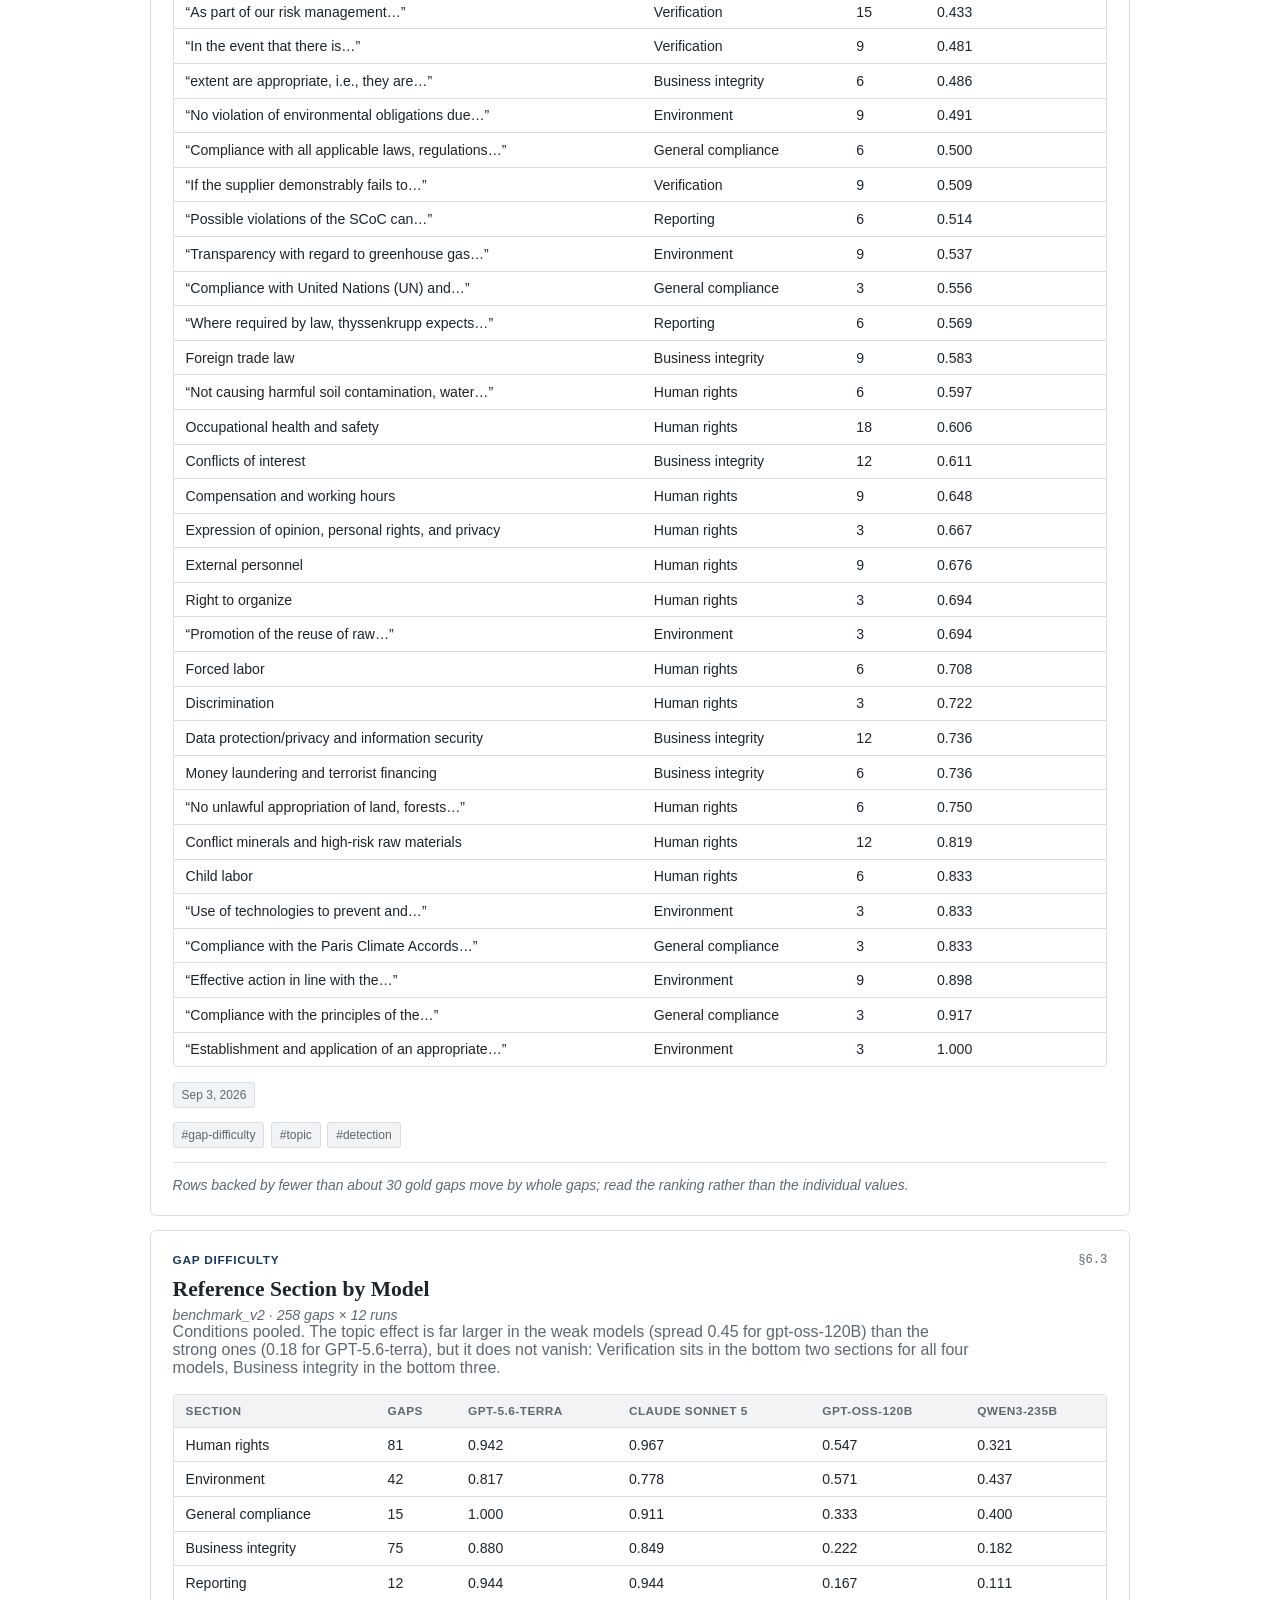
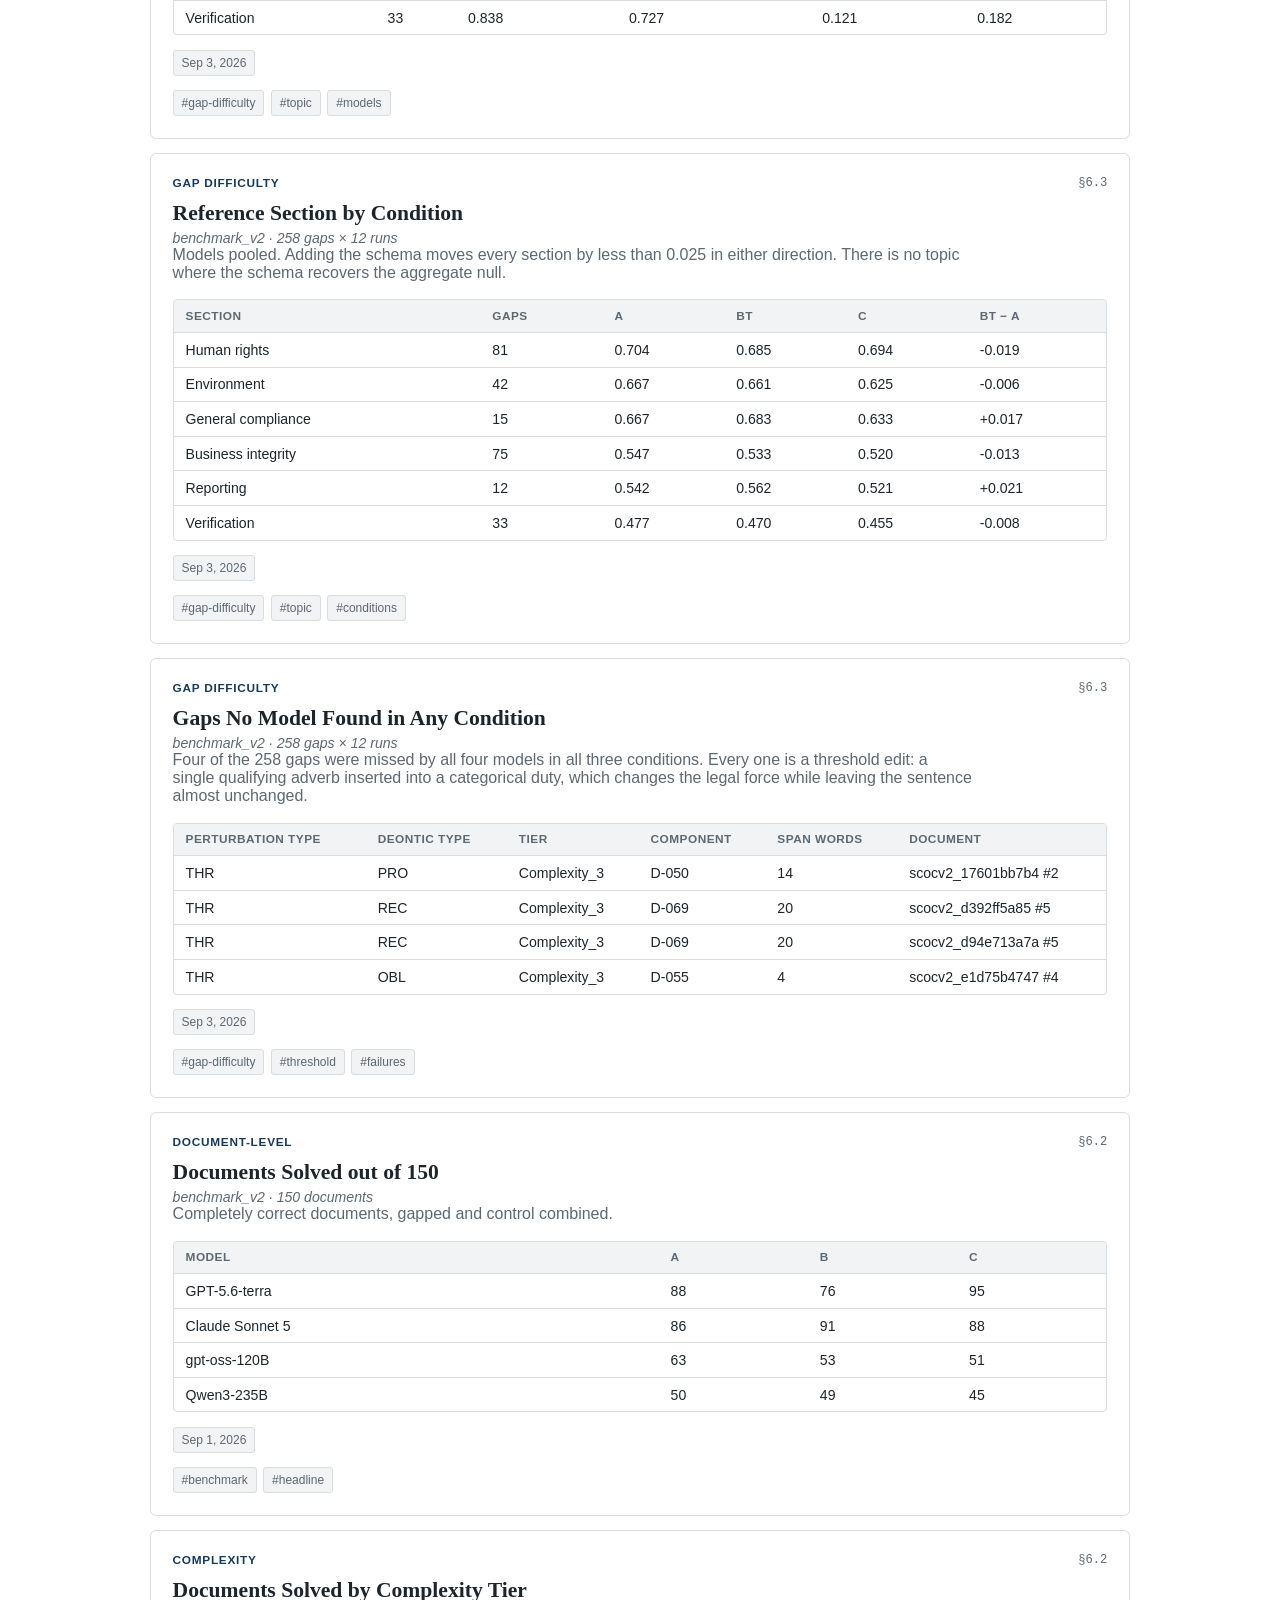
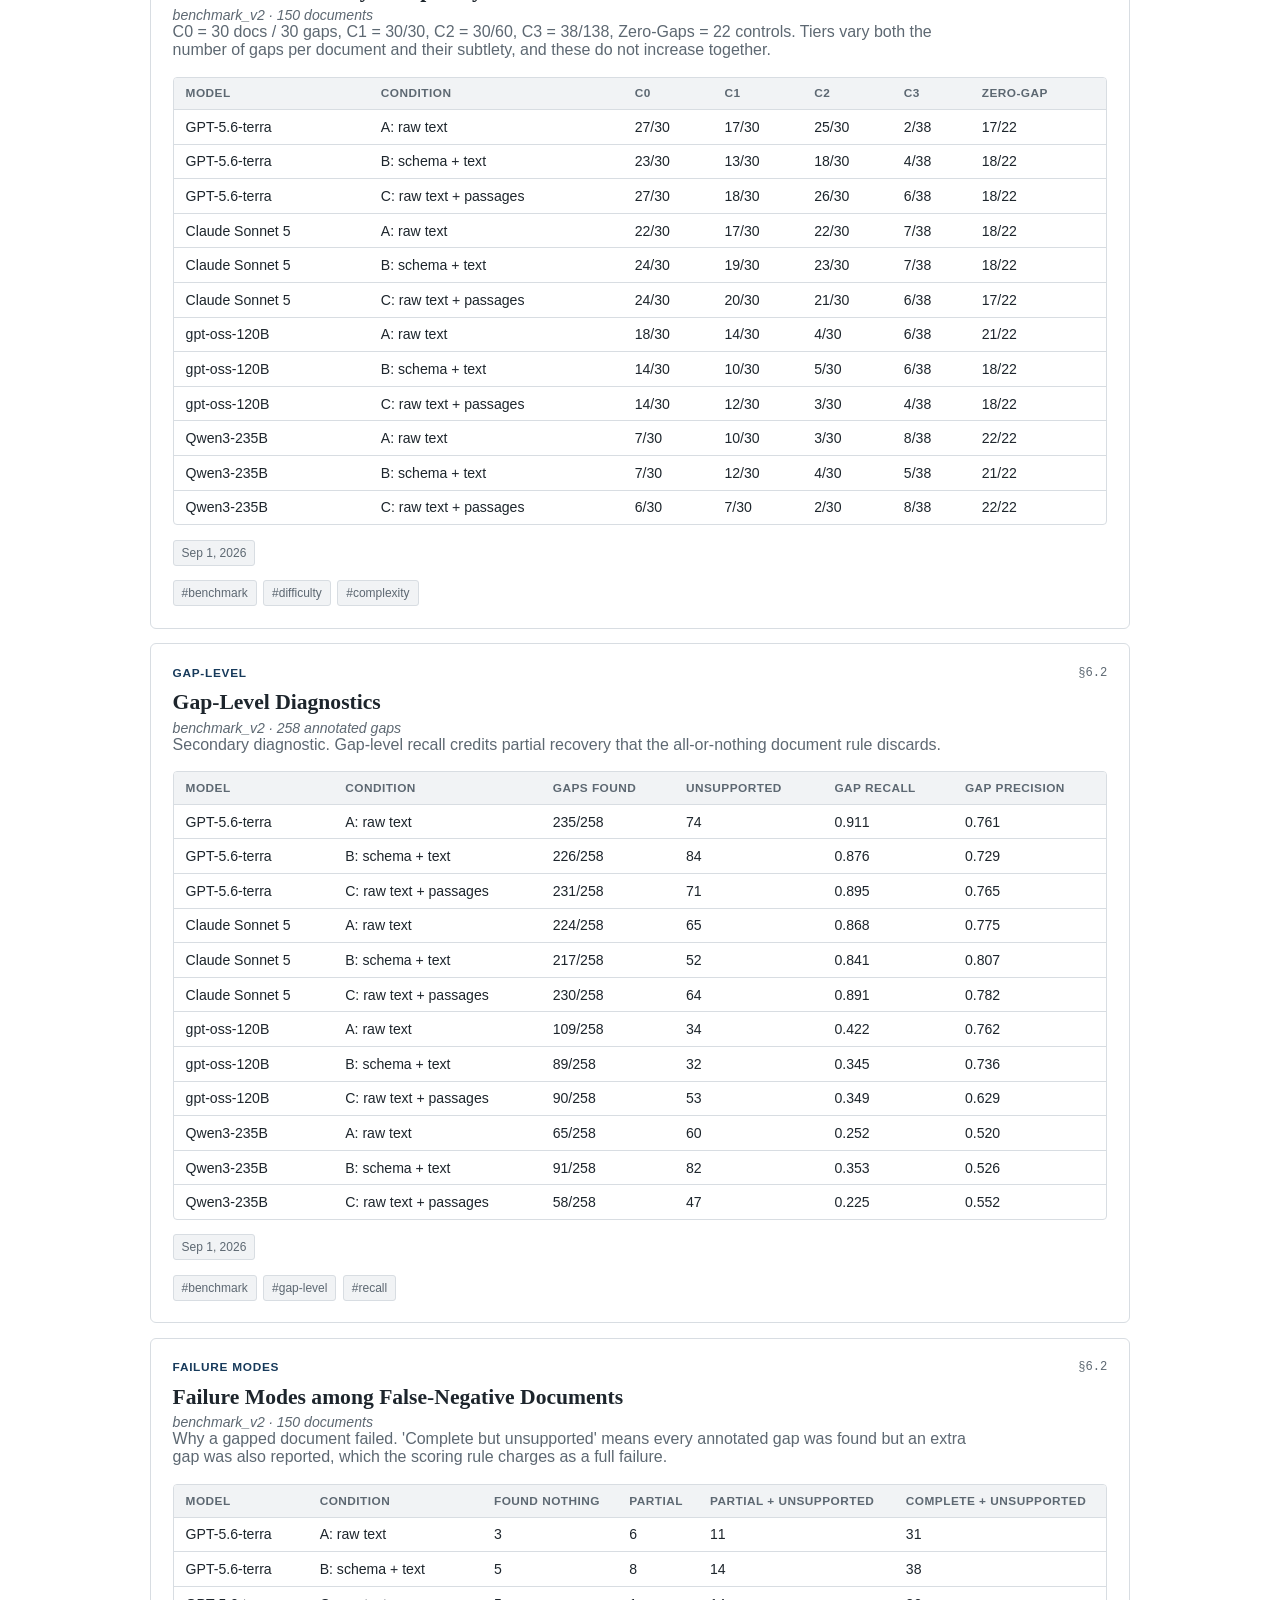
==== commit d66d8fdf: "Update title and header for supplementary material" ====
--- a/tables.html
+++ b/tables.html
@@ -7,7 +7,7 @@
     name="description"
     content="Supplementary tables for the Schema Induction project: benchmark results across four models, cost analysis, and intrinsic schema-quality checks."
   />
-  <title>Tables &mdash; Schema Induction Prompt Repository</title>
+  <title>Tables &mdash; Schema Induction Supplementary Material</title>
   <link rel="stylesheet" href="styles.css?v=2" />
 </head>
 <body>
@@ -15,12 +15,12 @@
 
   <header class="site-header">
     <div class="shell header-inner">
-      <a class="site-title" href="./" aria-label="Prompt Repository home">
-        Prompt Repository
+      <a class="site-title" href="./" aria-label="Supplementary Material home">
+        Supplementary Material
       </a>
       <nav class="site-nav" aria-label="Site sections">
         <a href="index.html">Prompts</a>
-        <a href="visualizations.html">Visualizations</a>
+        <a href="visualizations.html">Figures</a>
         <a href="tables.html" aria-current="page">Tables</a>
       </nav>
       <a
@@ -51,7 +51,7 @@
         <a class="button secondary" href="index.html">Browse prompts</a>
       </div>
 
-      <dl class="stats" aria-label="Table repository statistics">
+      <dl class="stats" aria-label="Table collection statistics">
         <div>
           <dt id="entry-count">0</dt>
           <dd>Tables</dd>
